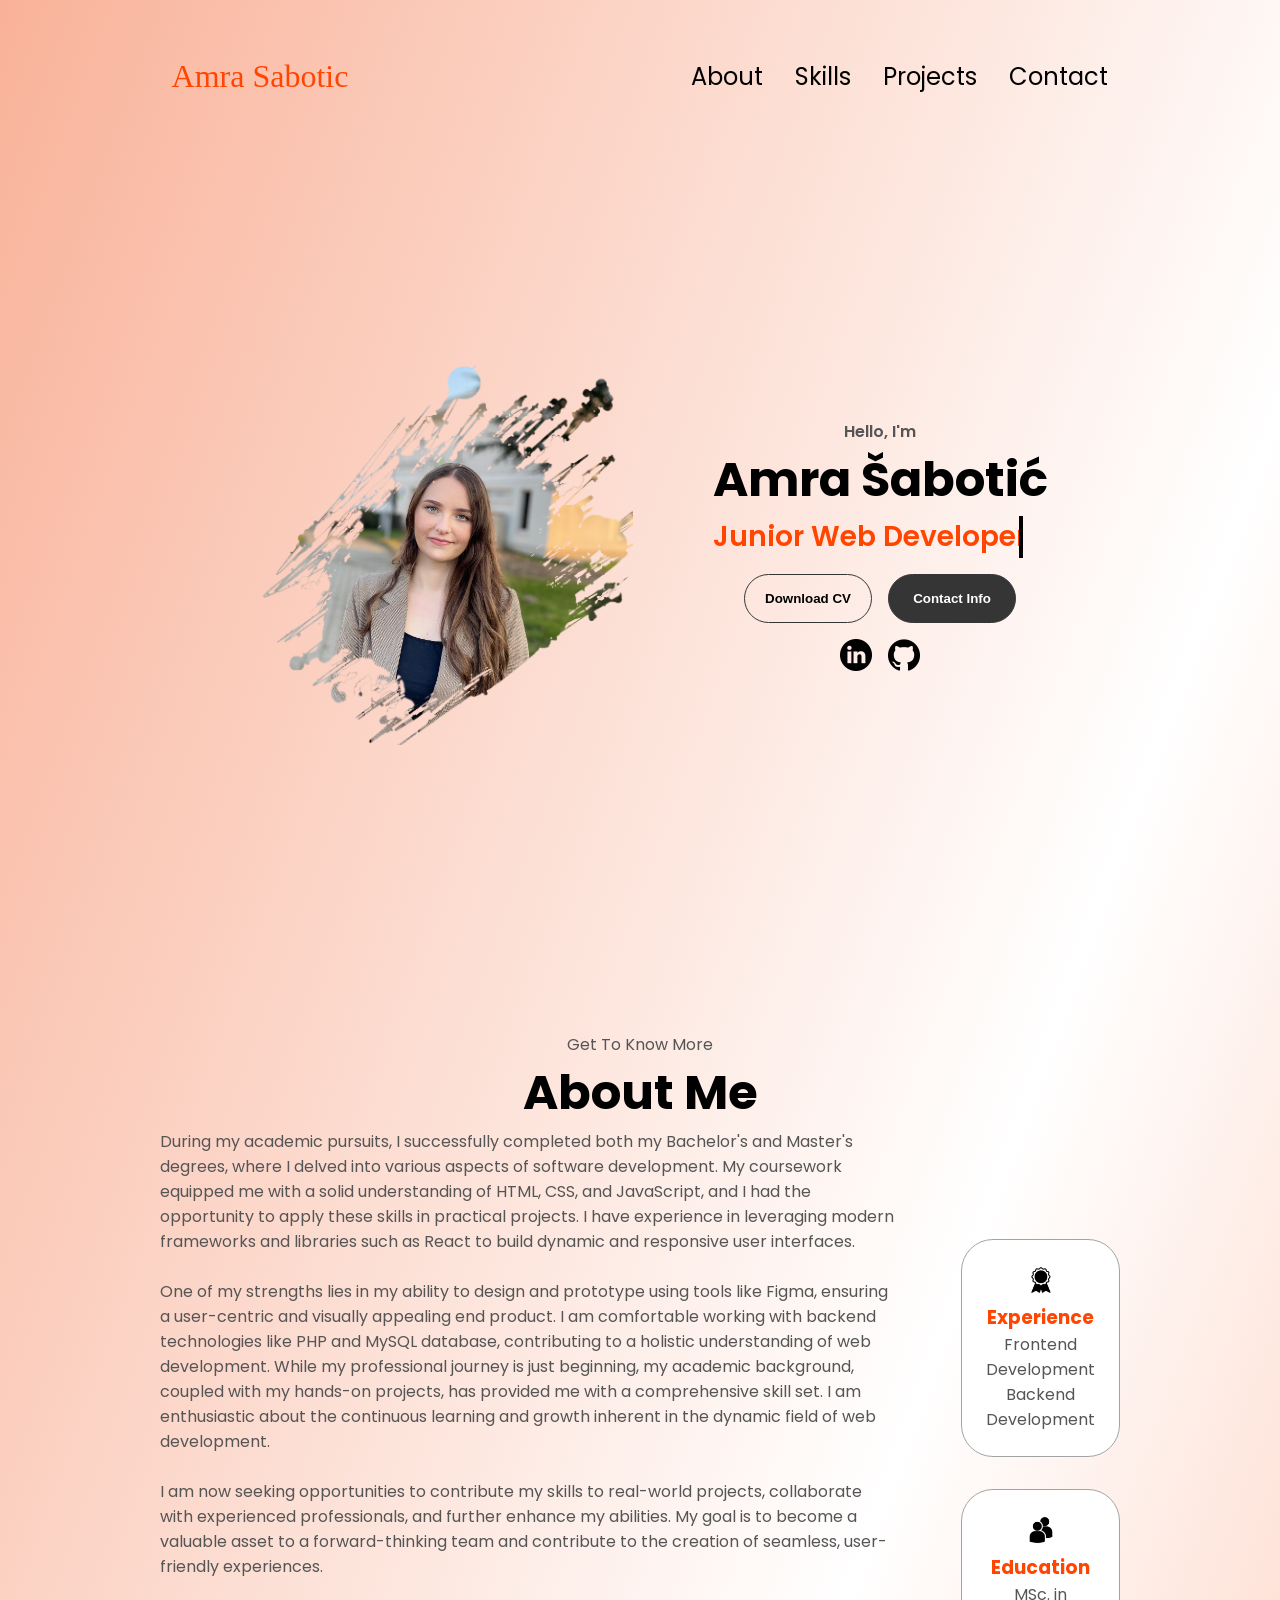
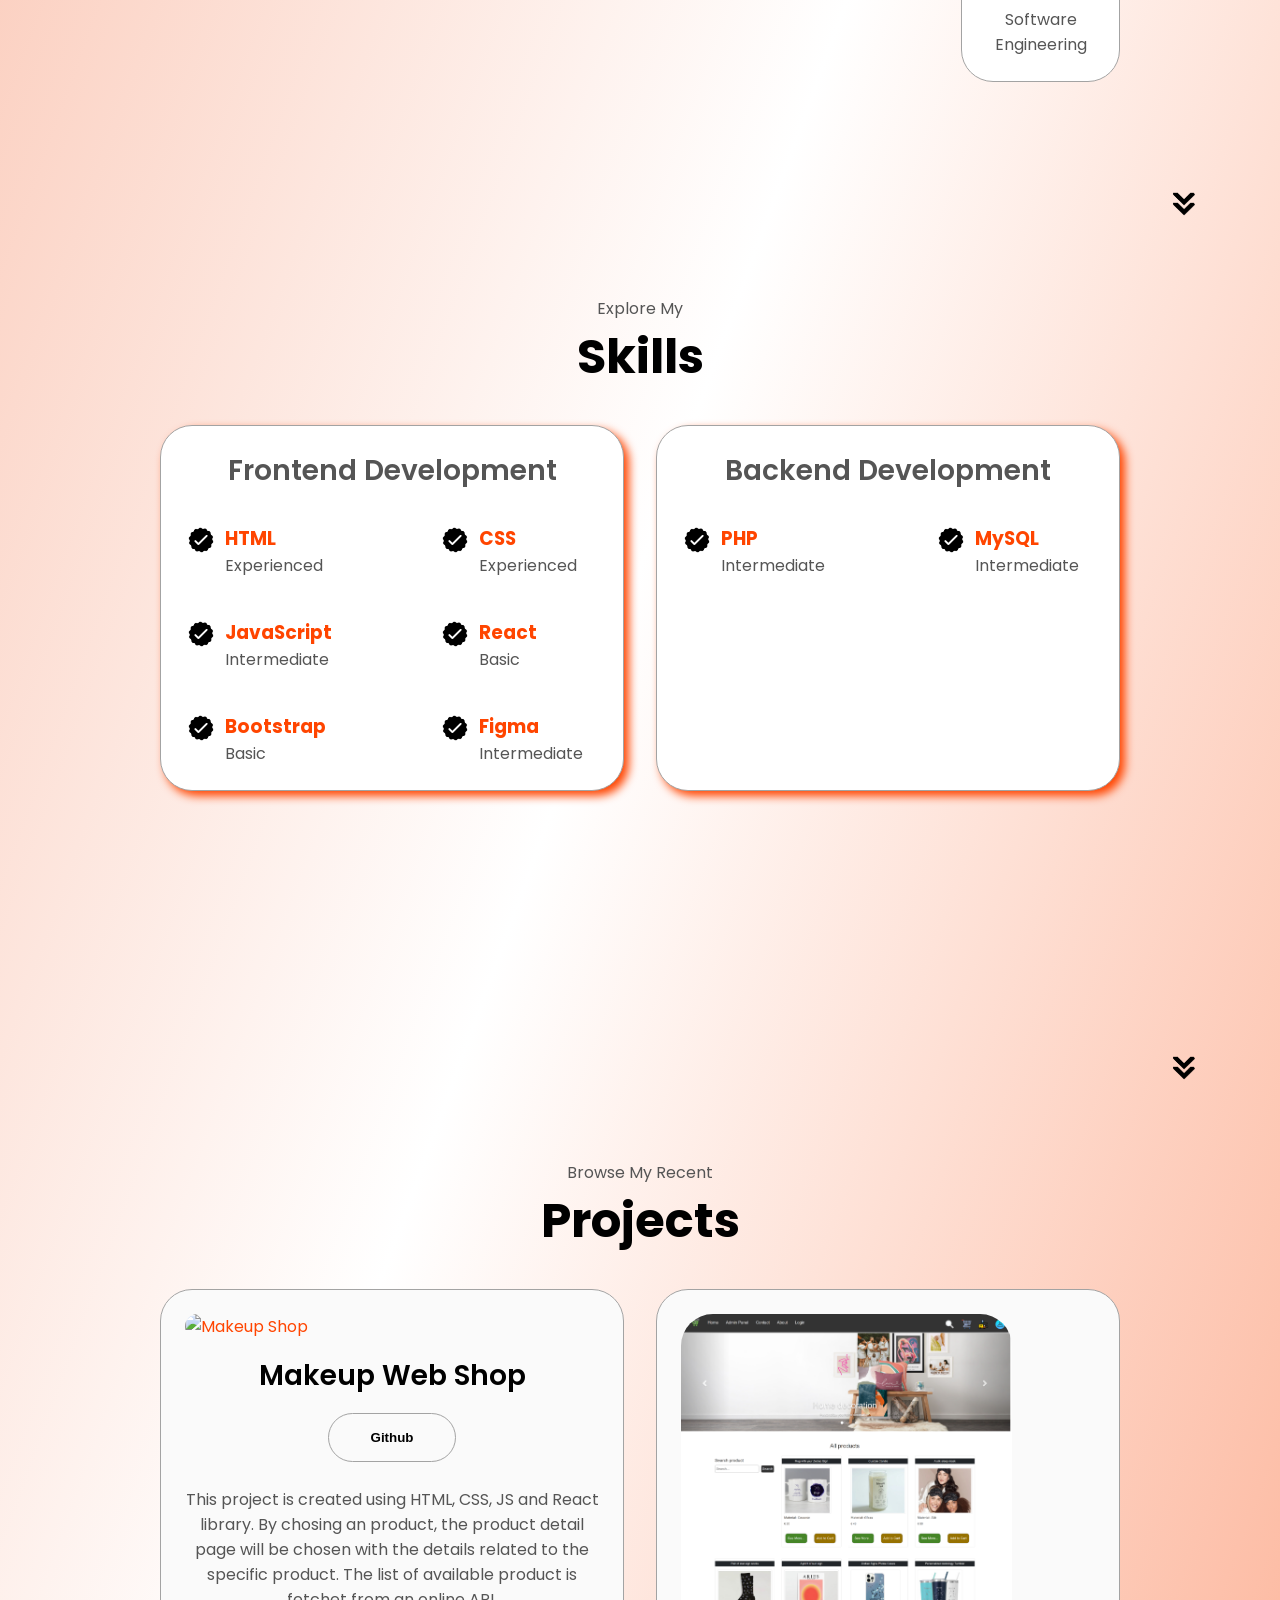
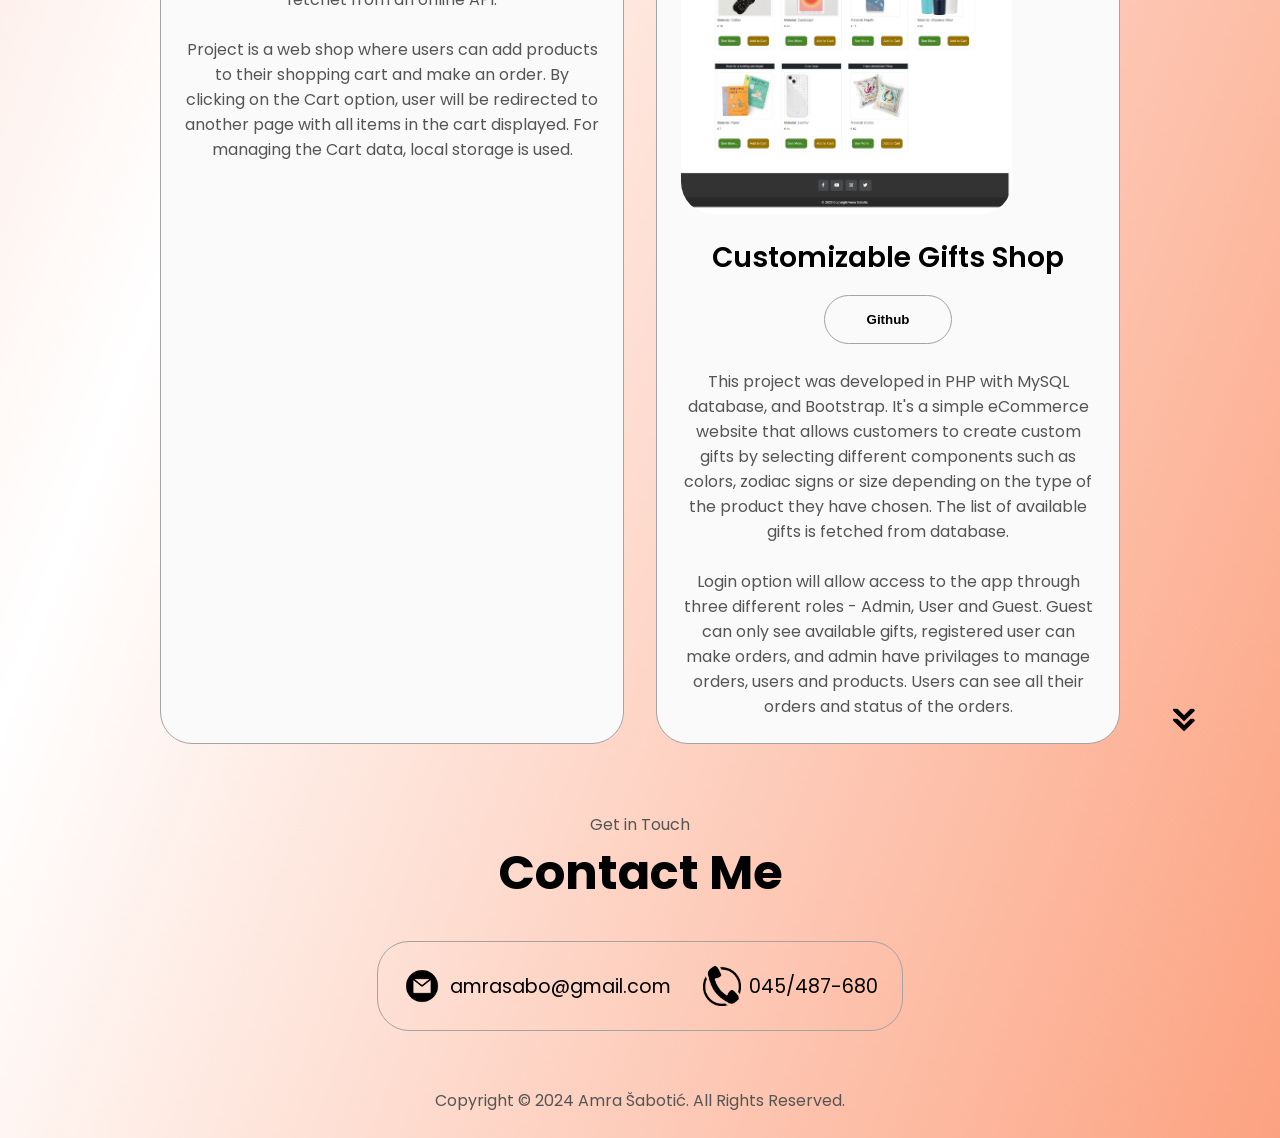
==== index.html @ 593ea26a "profile image update" ====
<!DOCTYPE html>
<html lang="en">
  <head>
    <meta charset="UTF-8" />
    <meta http-equiv="X-UA-Compatible" content="IE=edge" />
    <meta name="viewport" content="width=device-width, initial-scale=1.0" />
    <title>My Portfolio</title>
    <link rel="stylesheet" href="style.css" />
  </head>
  <body>
    <nav id="desktop-nav">
      <div class="logo">Amra Sabotic</div>
      <div>
        <ul class="nav-links">
          <li><a href="#about">About</a></li>
          <li><a href="#experience">Skills</a></li>
          <li><a href="#projects">Projects</a></li>
          <li><a href="#contact">Contact</a></li>
        </ul>
      </div>
    </nav>
    <nav id="hamburger-nav">
      <div class="logo">Amra Šabotić</div>
      <div class="hamburger-menu">
        <div class="hamburger-icon" onclick="toggleMenu()">
          <span></span>
          <span></span>
          <span></span>
        </div>
        <div class="menu-links">
          <li><a href="#about" onclick="toggleMenu()">About</a></li>
          <li><a href="#experience" onclick="toggleMenu()">Experience</a></li>
          <li><a href="#projects" onclick="toggleMenu()">Projects</a></li>
          <li><a href="#contact" onclick="toggleMenu()">Contact</a></li>
        </div>
      </div>
    </nav>
    <section id="profile">
      <div class="section__pic-container animation">
      </div>
      <div class="section__text">
        <p class="section__text__p1 animation">Hello, I'm</p>
        <h1 class="title animation">Amra Šabotić</h1>
        <p class="section__text__p2 skill">Junior Web Developer</p>
        <div class="btn-container animation">
          <button class="btn btn-color-2" onclick="window.open('Resume.pdf')">
            Download CV
          </button>
          <button class="btn btn-color-1" onclick="location.href='./#contact'">
            Contact Info
          </button>
        </div>
        <div id="socials-container" class="animation">
          <img
            src="imgs/linkedin.png"
            alt="My LinkedIn profile"
            class="icon"
            onclick="window.open('https://www.linkedin.com/in/amra-%C5%A1aboti%C4%87')"
          />
          <img
            src="imgs/github.png"
            alt="My Github profile"
            class="icon"
            onclick="window.open('https://github.com/amrasabotic')"
          />
        </div>
      </div>
    </section>
    <section id="about">
      <p class="section__text__p1">Get To Know More</p>
      <h1 class="title">About Me</h1>
      <div class="section-container">
        <!-- <div class="section__pic-container">
          <img src="imgs/amra-2.jpg" alt="Profile picture" class="about-pic" />
        </div> -->
        <div class="text-container">
          <p>
            During my academic pursuits, I successfully completed both my
            Bachelor's and Master's degrees, where I delved into various aspects
            of software development. My coursework equipped me with a solid
            understanding of HTML, CSS, and JavaScript, and I had the
            opportunity to apply these skills in practical projects. I have
            experience in leveraging modern frameworks and libraries such as
            React to build dynamic and responsive user interfaces.
          </p>
          <br />
          <p>
            One of my strengths lies in my ability to design and prototype using
            tools like Figma, ensuring a user-centric and visually appealing end
            product. I am comfortable working with backend technologies like PHP
            and MySQL database, contributing to a holistic understanding of web
            development. While my professional journey is just beginning, my
            academic background, coupled with my hands-on projects, has provided
            me with a comprehensive skill set. I am enthusiastic about the
            continuous learning and growth inherent in the dynamic field of web
            development.
          </p>
          <br />
          <p>
            I am now seeking opportunities to contribute my skills to real-world
            projects, collaborate with experienced professionals, and further
            enhance my abilities. My goal is to become a valuable asset to a
            forward-thinking team and contribute to the creation of seamless,
            user-friendly experiences.
          </p>
        </div>
        <div class="about-details-container">
          <div class="about-containers">
            <div class="details-container">
              <img
                src="imgs/experience.png"
                alt="Experience icon"
                class="icon"
              />
              <h3>Experience</h3>
              <p>Frontend Development <br />Backend Development</p>
            </div>
            <div class="details-container">
              <img src="imgs/education.png" alt="Education icon" class="icon" />
              <h3>Education</h3>
              <p>MSc. in Software Engineering</p>
            </div>
          </div>
        </div>
      </div>
      <img
        src="imgs/arrow.png"
        alt="Arrow icon"
        class="icon arrow"
        onclick="location.href='./#experience'"
      />
    </section>
    <section id="experience">
      <p class="section__text__p1">Explore My</p>
      <h1 class="title">Skills</h1>
      <div class="experience-details-container">
        <div class="about-containers">
          <div class="details-container">
            <h2 class="experience-sub-title">Frontend Development</h2>
            <div class="article-container">
              <article>
                <img
                  src="imgs/checkmark.png"
                  alt="Experience icon"
                  class="icon"
                />
                <div>
                  <h3>HTML</h3>
                  <p>Experienced</p>
                </div>
              </article>
              <article>
                <img
                  src="imgs/checkmark.png"
                  alt="Experience icon"
                  class="icon"
                />
                <div>
                  <h3>CSS</h3>
                  <p>Experienced</p>
                </div>
              </article>
              <article>
                <img
                  src="imgs/checkmark.png"
                  alt="Experience icon"
                  class="icon"
                />
                <div>
                  <h3>JavaScript</h3>
                  <p>Intermediate</p>
                </div>
              </article>
              <article>
                <img
                  src="imgs/checkmark.png"
                  alt="Experience icon"
                  class="icon"
                />
                <div>
                  <h3>React</h3>
                  <p>Basic</p>
                </div>
              </article>
              <article>
                <img
                  src="imgs/checkmark.png"
                  alt="Experience icon"
                  class="icon"
                />
                <div>
                  <h3>Bootstrap</h3>
                  <p>Basic</p>
                </div>
              </article>
              <article>
                <img
                  src="imgs/checkmark.png"
                  alt="Experience icon"
                  class="icon"
                />
                <div>
                  <h3>Figma</h3>
                  <p>Intermediate</p>
                </div>
              </article>
            </div>
          </div>
          <div class="details-container">
            <h2 class="experience-sub-title">Backend Development</h2>
            <div class="article-container">
              <article>
                <img
                  src="imgs/checkmark.png"
                  alt="Experience icon"
                  class="icon"
                />
                <div>
                  <h3>PHP</h3>
                  <p>Intermediate</p>
                </div>
              </article>
              <article>
                <img
                  src="imgs/checkmark.png"
                  alt="Experience icon"
                  class="icon"
                />
                <div>
                  <h3>MySQL</h3>
                  <p>Intermediate</p>
                </div>
              </article>
            </div>
          </div>
        </div>
      </div>
      <img
        src="imgs/arrow.png"
        alt="Arrow icon"
        class="icon arrow"
        onclick="location.href='./#projects'"
      />
    </section>
    <section id="projects">
      <p class="section__text__p1">Browse My Recent</p>
      <h1 class="title">Projects</h1>
      <div class="experience-details-container">
        <div class="about-containers">
          <div class="details-container color-container">
            <div class="article-container">
              <a
                href="imgs/react.png"
                target="_blank"
                style="text-decoration: none; color: orangered"
              >
                <img
                  src="imgs/react.png"
                  alt="Makeup Shop"
                  class="project-img"
                />
              </a>
            </div>
            <h2 class="experience-sub-title project-title">Makeup Web Shop</h2>
            <div class="btn-container">
              <button
                class="btn btn-color-2 project-btn"
                onclick="window.open('https://github.com/amrasabotic/online-shop')"
              >
                Github
              </button>
            </div>
            <br />
            <div class="project-details">
              <p>
                This project is created using HTML, CSS, JS and React library.
                By chosing an product, the product detail page will be chosen
                with the details related to the specific product. The list of
                available product is fetchet from an online API.
                <br /><br />
                Project is a web shop where users can add products to their
                shopping cart and make an order. By clicking on the Cart option,
                user will be redirected to another page with all items in the
                cart displayed. For managing the Cart data, local storage is
                used.
              </p>
            </div>
          </div>
          <div class="details-container color-container">
            <div class="article-container project-art">
              <a
                href="imgs/php-app.png"
                target="_blank"
                style="text-decoration: none; color: orangered"
              >
                <img
                  src="imgs/php-app.png"
                  alt="Gift Shop"
                  class="project-img"
                />
              </a>
            </div>
            <h2 class="experience-sub-title project-title">
              Customizable Gifts Shop
            </h2>
            <div class="btn-container">
              <button
                class="btn btn-color-2 project-btn"
                onclick="window.open('https://github.com/amrasabotic/shop')"
              >
                Github
              </button>
            </div>
            <br />
            <div class="product-details">
              <p>
                This project was developed in PHP with MySQL database, and
                Bootstrap. It's a simple eCommerce website that allows customers
                to create custom gifts by selecting different components such as
                colors, zodiac signs or size depending on the type of the
                product they have chosen. The list of available gifts is fetched
                from database.
                <br /><br />
                Login option will allow access to the app through three
                different roles - Admin, User and Guest. Guest can only see
                available gifts, registered user can make orders, and admin have
                privilages to manage orders, users and products. Users can see
                all their orders and status of the orders.
              </p>
            </div>
          </div>
        </div>
      </div>
      <img
        src="imgs/arrow.png"
        alt="Arrow icon"
        class="icon arrow"
        onclick="location.href='./#contact'"
      />
    </section>
    <section id="contact">
      <p class="section__text__p1">Get in Touch</p>
      <h1 class="title">Contact Me</h1>
      <div class="contact-info-upper-container">
        <div class="contact-info-container">
          <img
            src="imgs/email.png"
            alt="Email icon"
            class="icon contact-icon email-icon"
          />
          <p><a href="mailto:amrasabo@gmail.com">amrasabo@gmail.com</a></p>
        </div>
        <div class="contact-info-container">
          <img
            src="imgs/phone.png"
            alt="Phone"
            class="icon contact-icon email-icon"
          />
          <p><a>045/487-680</a></p>
        </div>
      </div>
    </section>
    <footer>
      <p>Copyright &#169; 2024 Amra Šabotić. All Rights Reserved.</p>
    </footer>
    <script src="script.js"></script>
  </body>
</html>
---- style.css ----
/* GENERAL */

@import url("https://fonts.googleapis.com/css2?family=Poppins:wght@300;400;500;600&display=swap");

* {
  margin: 0;
  padding: 0;
}

body {
  font-family: "Poppins", sans-serif;
  background: linear-gradient(
    110deg,
    rgb(249, 178, 153),
    white,
    rgb(252, 162, 129)
  );
}

html {
  scroll-behavior: smooth;
}

p {
  color: rgb(85, 85, 85);
}

/* TRANSITION */

a,
.btn {
  transition: all 300ms ease;
}

/* DESKTOP NAV */

nav,
.nav-links {
  display: flex;
}

nav {
  justify-content: space-around;
  align-items: center;
  height: 17vh;
}

.nav-links {
  gap: 2rem;
  list-style: none;
  font-size: 1.5rem;
}

a {
  color: black;
  text-decoration: none;
  text-decoration-color: white;
}

a:hover {
  color: grey;
  text-decoration: underline;
  text-underline-offset: 1rem;
  text-decoration-color: orangered;
}

.logo {
  font-size: 2rem;
  color: orangered;
  font-family: Brush Script MT;
}

.logo:hover {
  cursor: default;
}

/* HAMBURGER MENU */

#hamburger-nav {
  display: none;
}

.hamburger-menu {
  position: relative;
  display: inline-block;
  z-index: 1;
}

.hamburger-icon {
  display: flex;
  flex-direction: column;
  justify-content: space-between;
  height: 24px;
  width: 30px;
  cursor: pointer;
}

.hamburger-icon span {
  width: 100%;
  height: 2px;
  background-color: black;
  transition: all 0.3 ease-in-out;
}

.menu-links {
  position: absolute;
  top: 100%;
  right: 0;
  background-color: white;
  width: fit-content;
  max-height: 0;
  overflow: hidden;
  transition: all 0.3 ease-in-out;
}

.menu-links a {
  display: block;
  padding: 10px;
  text-align: left;
  font-size: 1.5rem;
  color: black;
  text-decoration: none;
  transition: all 0.3 ease-in-out;
}

.menu-links li {
  list-style: none;
}

.menu-links.open {
  max-height: 300px;
}

.hamburger-icon.open span:first-child {
  transform: rotate(45deg) translate(10px, 5px);
}

.hamburger-icon.open span:nth-child(2) {
  opacity: 0;
}

.hamburger-icon.open span:last-child {
  transform: rotate(-45deg) translate(10px, -5px);
}

.hamburger-icon span:first-child {
  transform: none;
}

.hamburger-icon span:first-child {
  opacity: 1;
}

.hamburger-icon span:first-child {
  transform: none;
}

/* SECTIONS */

section {
  padding-top: 4vh;
  height: 96vh;
  margin: 0 10rem;
  box-sizing: border-box;
  min-height: fit-content;
}

.section-container {
  display: flex;
}

/* PROFILE SECTION */

#profile {
  display: flex;
  justify-content: center;
  gap: 5rem;
  height: 80vh;
}

.section__pic-container.animation {
  animation-delay: 1.5s;
}
.section__pic-container:hover {
  transform: scale(1.2);
  transition-duration: 3s;
}

.section__pic-container {
  width: 400px;
  height: 450px;
  background-image: url(imgs/amra-img.jpg);
  background-size: cover;
  background-position: center;
  -webkit-mask: url(imgs/spl.png);
  -webkit-mask-size: 460px;
  -webkit-mask-repeat: no-repeat;
}
.section__text {
  align-self: center;
  text-align: center;
  animation-delay: 1s;
}

.section__text p {
  font-weight: 600;
}

.section__text__p1 {
  text-align: center;
}

.section__text__p2 {
  font-size: 1.75rem;
  margin-bottom: 1rem;
}

.title {
  font-size: 3rem;
  text-align: center;
}

#socials-container {
  display: flex;
  justify-content: center;
  margin-top: 1rem;
  gap: 1rem;
}

#socials-container.animation {
  animation-duration: 2s;
}
/* ICONS */

.icon {
  cursor: pointer;
  height: 2rem;
}

.icon:hover {
  transform: scale(1.5);
  transition: 1s ease;
}

/* BUTTONS */

.btn-container {
  display: flex;
  justify-content: center;
  gap: 1rem;
}

.btn-container.animation {
  animation-delay: 1s;
}

.btn {
  font-weight: 600;
  transition: all 300ms ease;
  padding: 1rem;
  width: 8rem;
  border-radius: 2rem;
}

.btn-color-1,
.btn-color-2 {
  border: rgb(53, 53, 53) 0.1rem solid;
}

.btn-color-1:hover,
.btn-color-2:hover {
  cursor: pointer;
}

.btn-color-1,
.btn-color-2:hover {
  background: rgb(53, 53, 53);
  color: white;
}

.btn-color-1:hover {
  background: rgb(0, 0, 0);
}

.btn-color-2 {
  background: none;
}

.btn-color-2:hover {
  border: rgb(255, 255, 255) 0.1rem solid;
}

.btn-container {
  gap: 1rem;
}

/* ABOUT SECTION */

#about {
  position: relative;
}

.about-containers {
  gap: 2rem;
  margin-bottom: 2rem;
  margin-top: 2rem;
}

#about .details-container:hover {
  box-shadow: 1px 2px 10px gray;
}

.about-details-container {
  justify-content: center;
  flex-direction: column;
}

.about-containers,
.about-details-container {
  display: flex;
}

.about-pic {
  border-radius: 2rem;
}

.arrow {
  position: absolute;
  right: -5rem;
  bottom: 2.5rem;
}

.details-container {
  padding: 1.5rem;
  flex: 1;
  background: white;
  border-radius: 2rem;
  border: rgb(53, 53, 53) 0.1rem solid;
  border-color: rgb(163, 163, 163);
  text-align: center;
}

.section-container {
  gap: 4rem;
  height: 80%;
}

.section__pic-container {
  height: 400px;
  width: 400px;
  margin: auto 0;
}

/* EXPERIENCE SECTION */

#experience {
  position: relative;
}

.experience-sub-title {
  color: rgb(85, 85, 85);
  font-weight: 600;
  font-size: 1.75rem;
  margin-bottom: 2rem;
}

.experience-details-container {
  display: flex;
  justify-content: center;
  flex-direction: column;
}

#experience .details-container {
  box-shadow: 5px 5px 10px orangered;
}

.article-container {
  display: flex;
  text-align: left;
  flex-wrap: wrap;
  flex-direction: row;
  gap: 2.5rem;
  justify-content: space-between;
}

article {
  display: flex;
  flex-direction: row;
  width: 10rem;
  gap: 0.5rem;
}

article .icon {
  cursor: default;
}

/* PROJECTS SECTION */

#projects {
  position: relative;
  display: flex;
  flex-direction: column;
  justify-content: center;
  align-items: center;
}

.color-container {
  border-color: rgb(163, 163, 163);
  background: rgb(250, 250, 250);
}

.project-img {
  border-radius: 2rem;
  width: 100%;
  height: 500px;
}

.project-title {
  margin: 1rem;
  color: black;
}

.project-btn {
  color: black;
  border-color: rgb(163, 163, 163);
}

/* CONTACT */

#contact {
  display: flex;
  justify-content: center;
  flex-direction: column;
  height: 70vh;
}

.contact-info-upper-container {
  display: flex;
  justify-content: center;
  border-radius: 2rem;
  border: rgb(53, 53, 53) 0.1rem solid;
  border-color: rgb(163, 163, 163);
  background: (250, 250, 250);
  margin: 2rem auto;
  padding: 0.5rem;
}

.contact-info-container {
  display: flex;
  align-items: center;
  justify-content: center;
  gap: 0.5rem;
  margin: 1rem;
}

.contact-info-container p {
  font-size: larger;
}

.contact-icon {
  cursor: default;
}

.email-icon {
  height: 2.5rem;
}

/* FOOTER SECTION */

footer {
  /* height: 26vh; */
  margin: 25px;
}

footer p {
  text-align: center;
}

/* Media Queries */

@media screen and (max-width: 1400px) {
  #profile {
    height: 83vh;
    margin-bottom: 6rem;
  }
  .about-containers {
    flex-wrap: wrap;
  }
  #contact,
  #projects {
    height: fit-content;
  }
}

@media screen and (max-width: 1200px) {
  #desktop-nav {
    display: none;
  }
  #hamburger-nav {
    display: flex;
  }
  #experience,
  .experience-details-container {
    margin-top: 2rem;
  }
  #profile,
  .section-container {
    display: block;
  }
  .arrow {
    display: none;
  }
  section,
  .section-container {
    height: fit-content;
  }
  section {
    margin: 0 5%;
  }
  .section__pic-container {
    margin: 0 auto 2rem;
  }
  .about-containers {
    margin-top: 50px;
  }
  #about {
    padding-top: 140px;
  }
}

@media screen and (max-width: 600px) {
  #contact {
    height: 40vh;
  }
  .contact-info-upper-container {
    display: flex;
    flex-direction: column;
    align-items: flex-start;
    gap: 20px;
  }
  #profile {
    height: 83vh;
    margin-bottom: 0;
  }
  article {
    font-size: 1rem;
  }
  .about-containers,
  .contact-info-upper-container,
  .btn-container {
    flex-wrap: wrap;
  }
  #about {
    padding-top: 140px;
  }
  .contact-info-container {
    margin: 0;
  }
  .contact-info-container p,
  .nav-links li a {
    font-size: 1rem;
  }
  .experience-sub-title {
    font-size: 1.25rem;
  }
  .logo {
    font-size: 1.5rem;
  }
  .nav-links {
    flex-direction: column;
    gap: 0.5rem;
    text-align: center;
  }
  .section__pic-container {
    height: 300px;
    -webkit-mask-size: 100%;
  }
  .section__text__p2 {
    font-size: 1.25rem;
  }
  .title {
    font-size: 2rem;
  }
  .text-container {
    text-align: justify;
  }

  #projects .article-container {
    width: 400px;
  }
  footer {
    border-top: 1px solid rgb(194, 194, 194);
    padding: 0;
    margin: 40px 0 20px;
    padding-top: 10px;
  }
  .skill {
    display: inline-block;
  }
  .about-details-container {
    padding-top: 50px;
  }
}

/* Typing effect */
/* Typing  */
@keyframes cursor {
  0%,
  100% {
    border-color: black;
  }
  50% {
    border-color: transparent;
  }
}

@keyframes texts {
  0% {
    width: 0;
  }
  100% {
    width: 18.7ch;
  }
}

.skill {
  width: 18ch;
  color: orangered;
  white-space: nowrap;
  overflow: hidden;
  border-right: 4px solid black;
  animation: cursor 1s step-start infinite,
    texts 5s steps(18) alternate infinite;
}

h3 {
  color: orangered;
}

/* Animation */

.animation {
  opacity: 0;
  transform: translateY(30px);
  animation: moveup 0.5s linear forwards;
}

@keyframes moveup {
  100% {
    opacity: 1;
    transform: translateY(0px);
  }
}
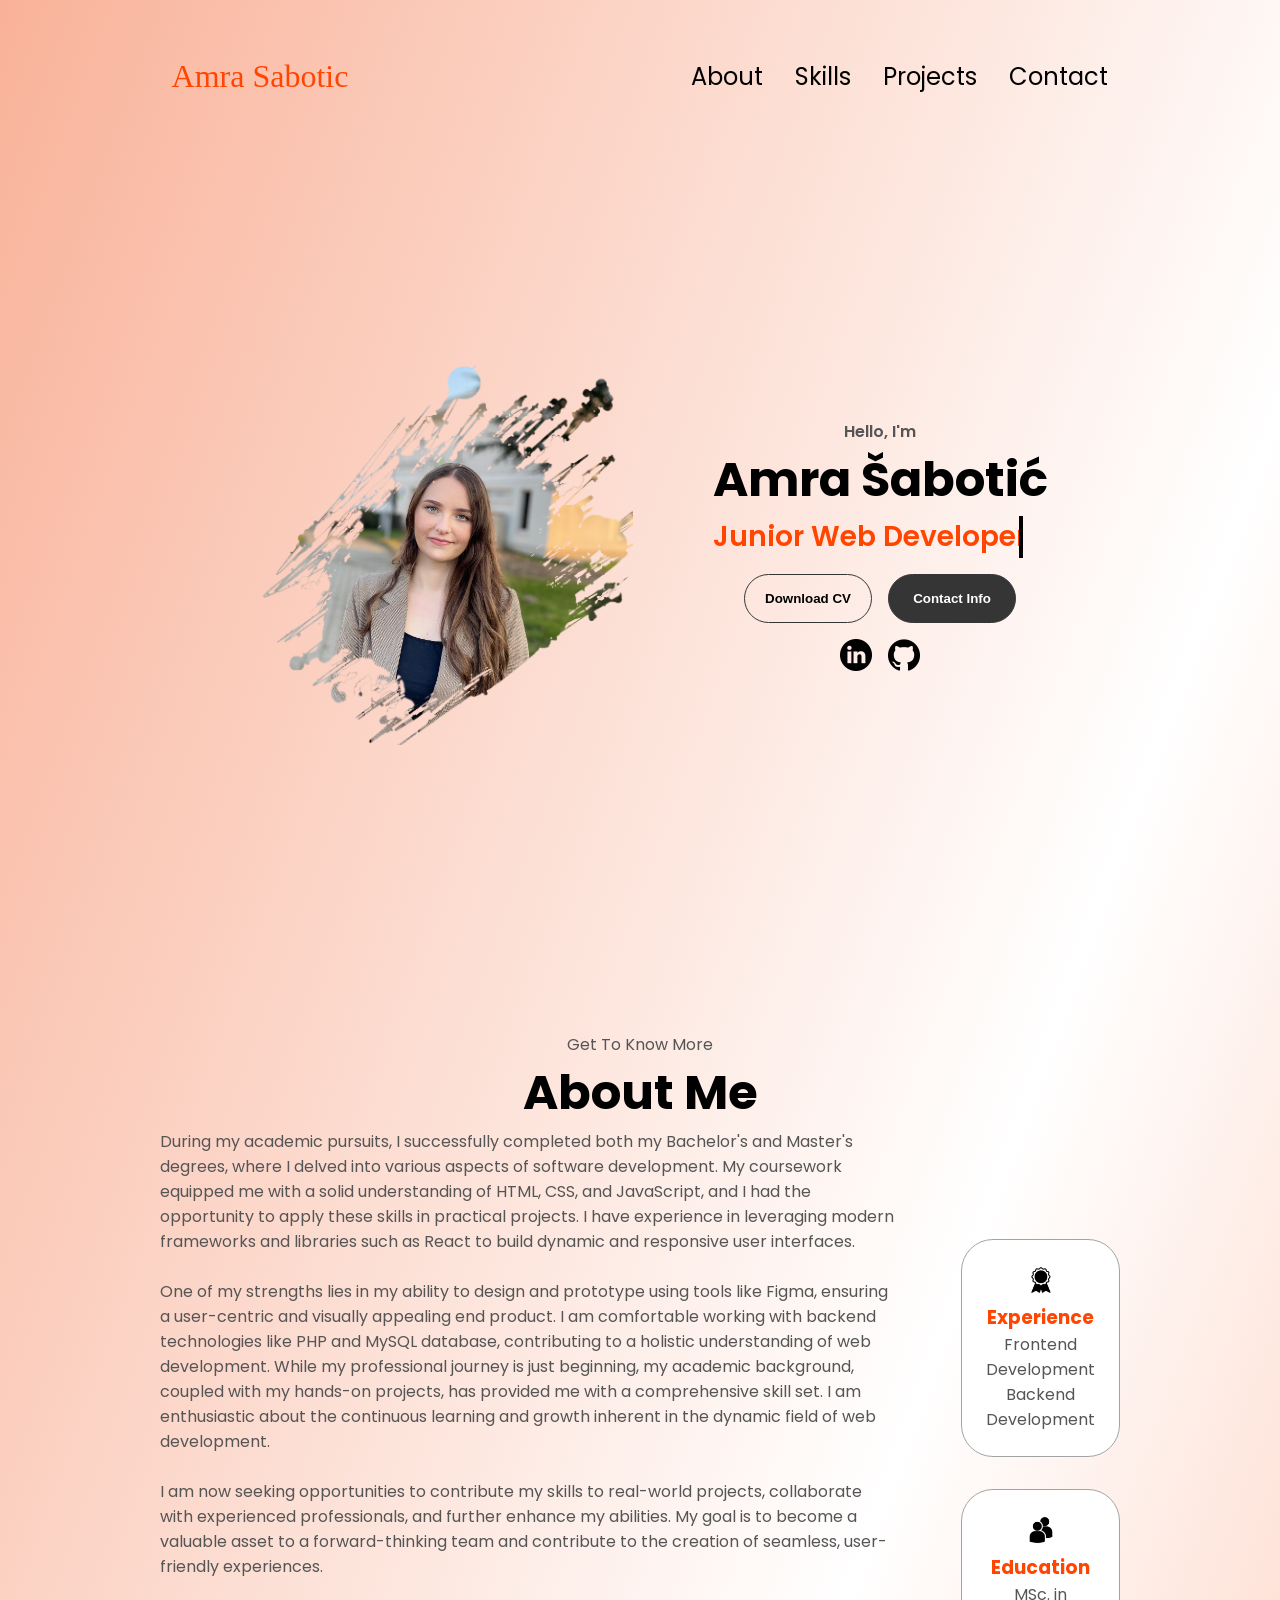
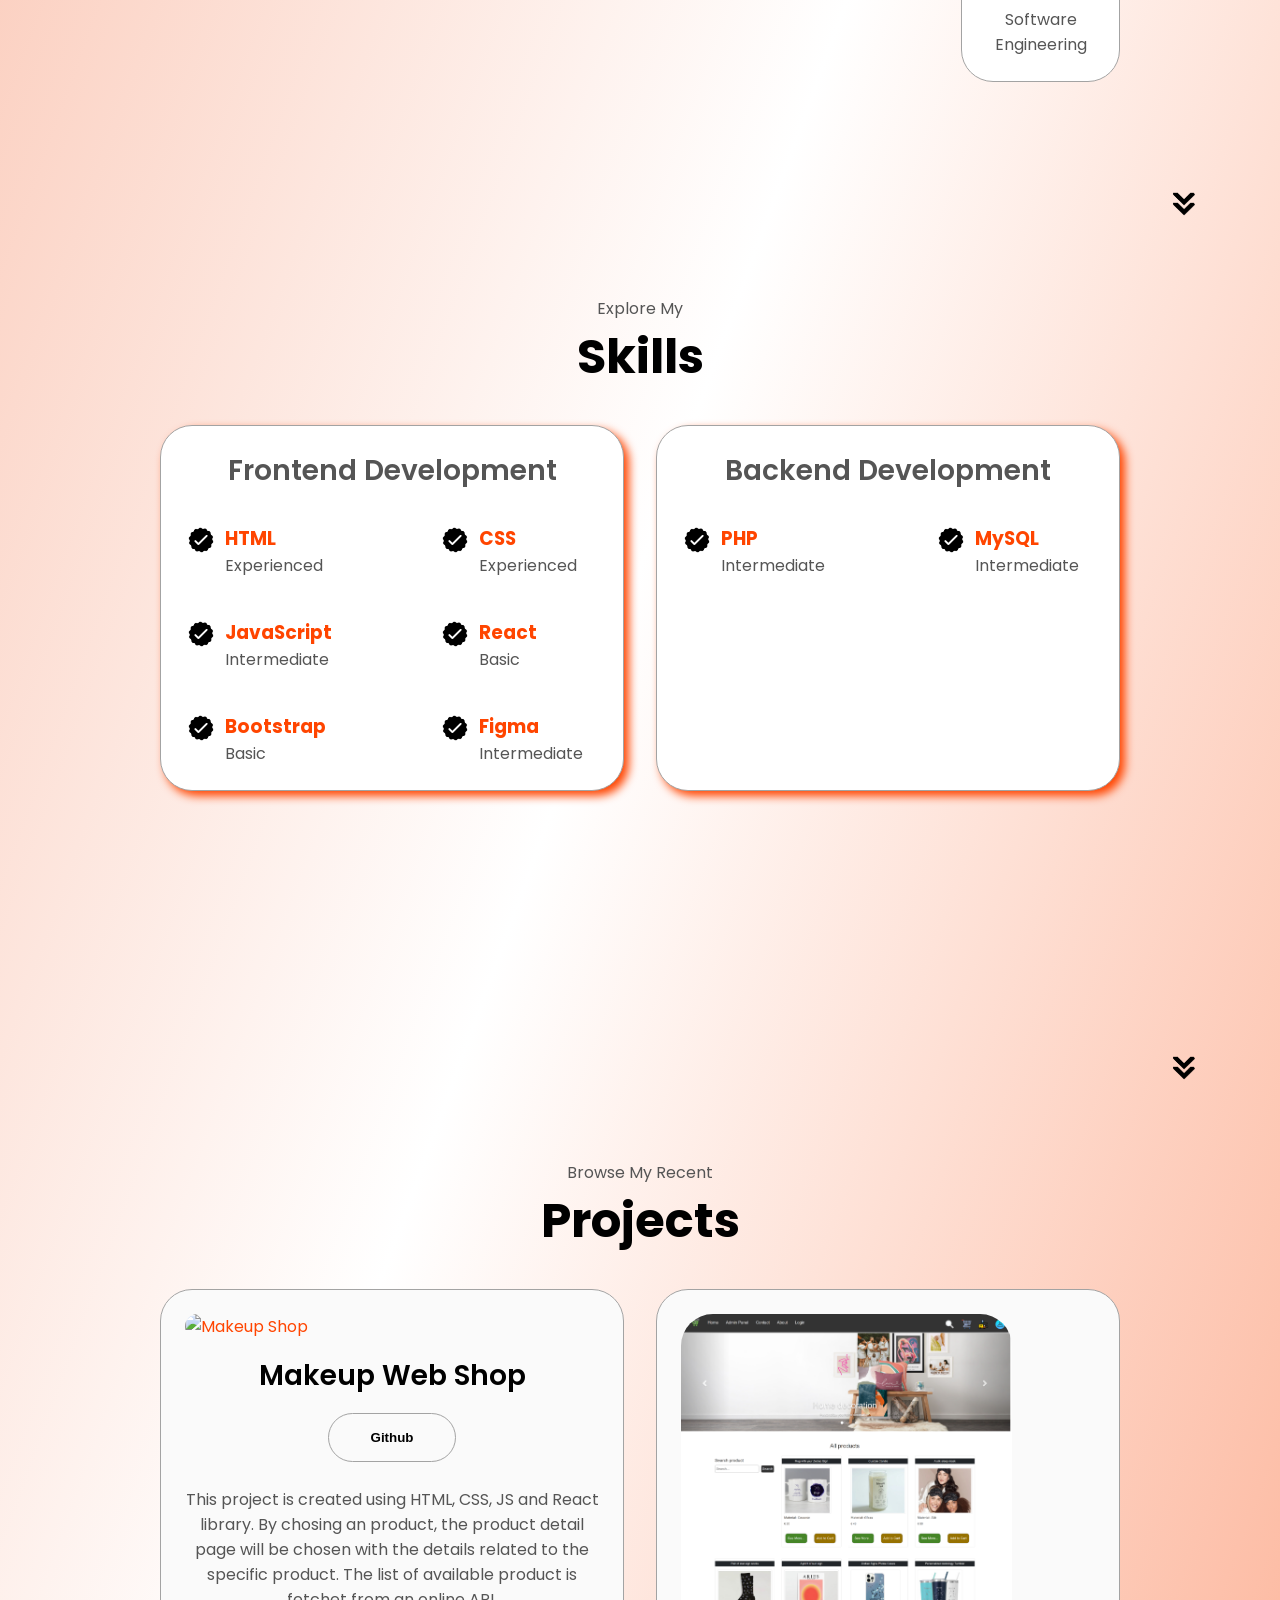
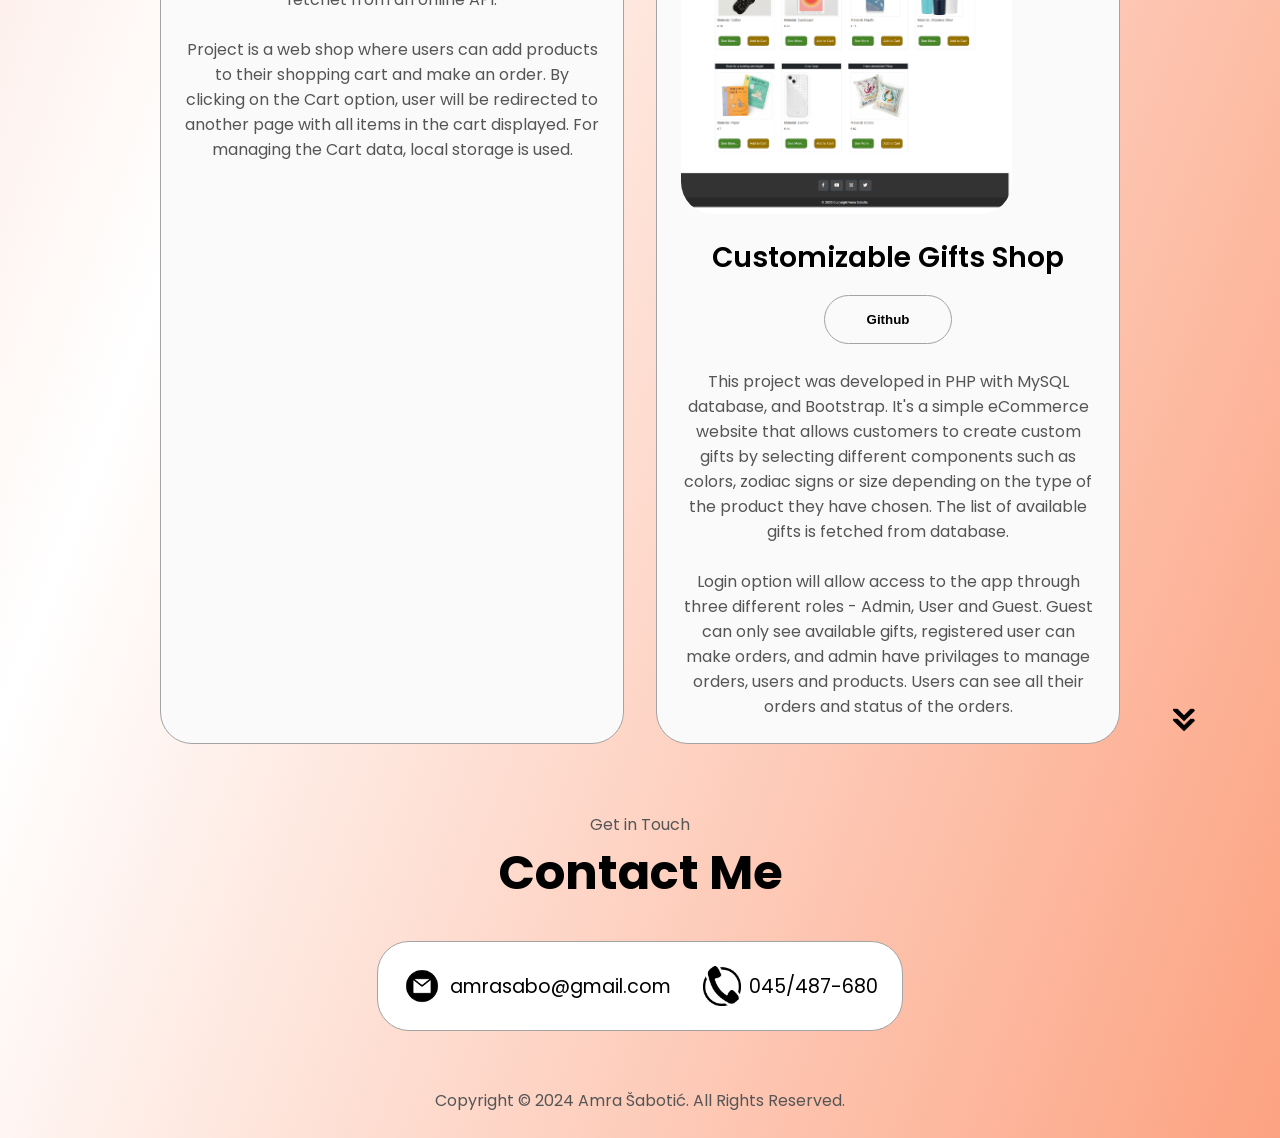
==== commit 9eec813a: "logo update" ====
--- a/index.html
+++ b/index.html
@@ -20,7 +20,7 @@
       </div>
     </nav>
     <nav id="hamburger-nav">
-      <div class="logo">Amra Šabotić</div>
+      <div class="logo">Amra Sabotic</div>
       <div class="hamburger-menu">
         <div class="hamburger-icon" onclick="toggleMenu()">
           <span></span>
@@ -36,8 +36,7 @@
       </div>
     </nav>
     <section id="profile">
-      <div class="section__pic-container animation">
-      </div>
+      <div class="section__pic-container animation"></div>
       <div class="section__text">
         <p class="section__text__p1 animation">Hello, I'm</p>
         <h1 class="title animation">Amra Šabotić</h1>
@@ -70,9 +69,6 @@
       <p class="section__text__p1">Get To Know More</p>
       <h1 class="title">About Me</h1>
       <div class="section-container">
-        <!-- <div class="section__pic-container">
-          <img src="imgs/amra-2.jpg" alt="Profile picture" class="about-pic" />
-        </div> -->
         <div class="text-container">
           <p>
             During my academic pursuits, I successfully completed both my
--- a/style.css
+++ b/style.css
@@ -440,9 +440,9 @@
   border-radius: 2rem;
   border: rgb(53, 53, 53) 0.1rem solid;
   border-color: rgb(163, 163, 163);
-  background: (250, 250, 250);
   margin: 2rem auto;
   padding: 0.5rem;
+  background-color: white;
 }
 
 .contact-info-container {
@@ -525,6 +525,9 @@
   }
   #about {
     padding-top: 140px;
+  }
+  .skill {
+    display: inline-block;
   }
 }
 
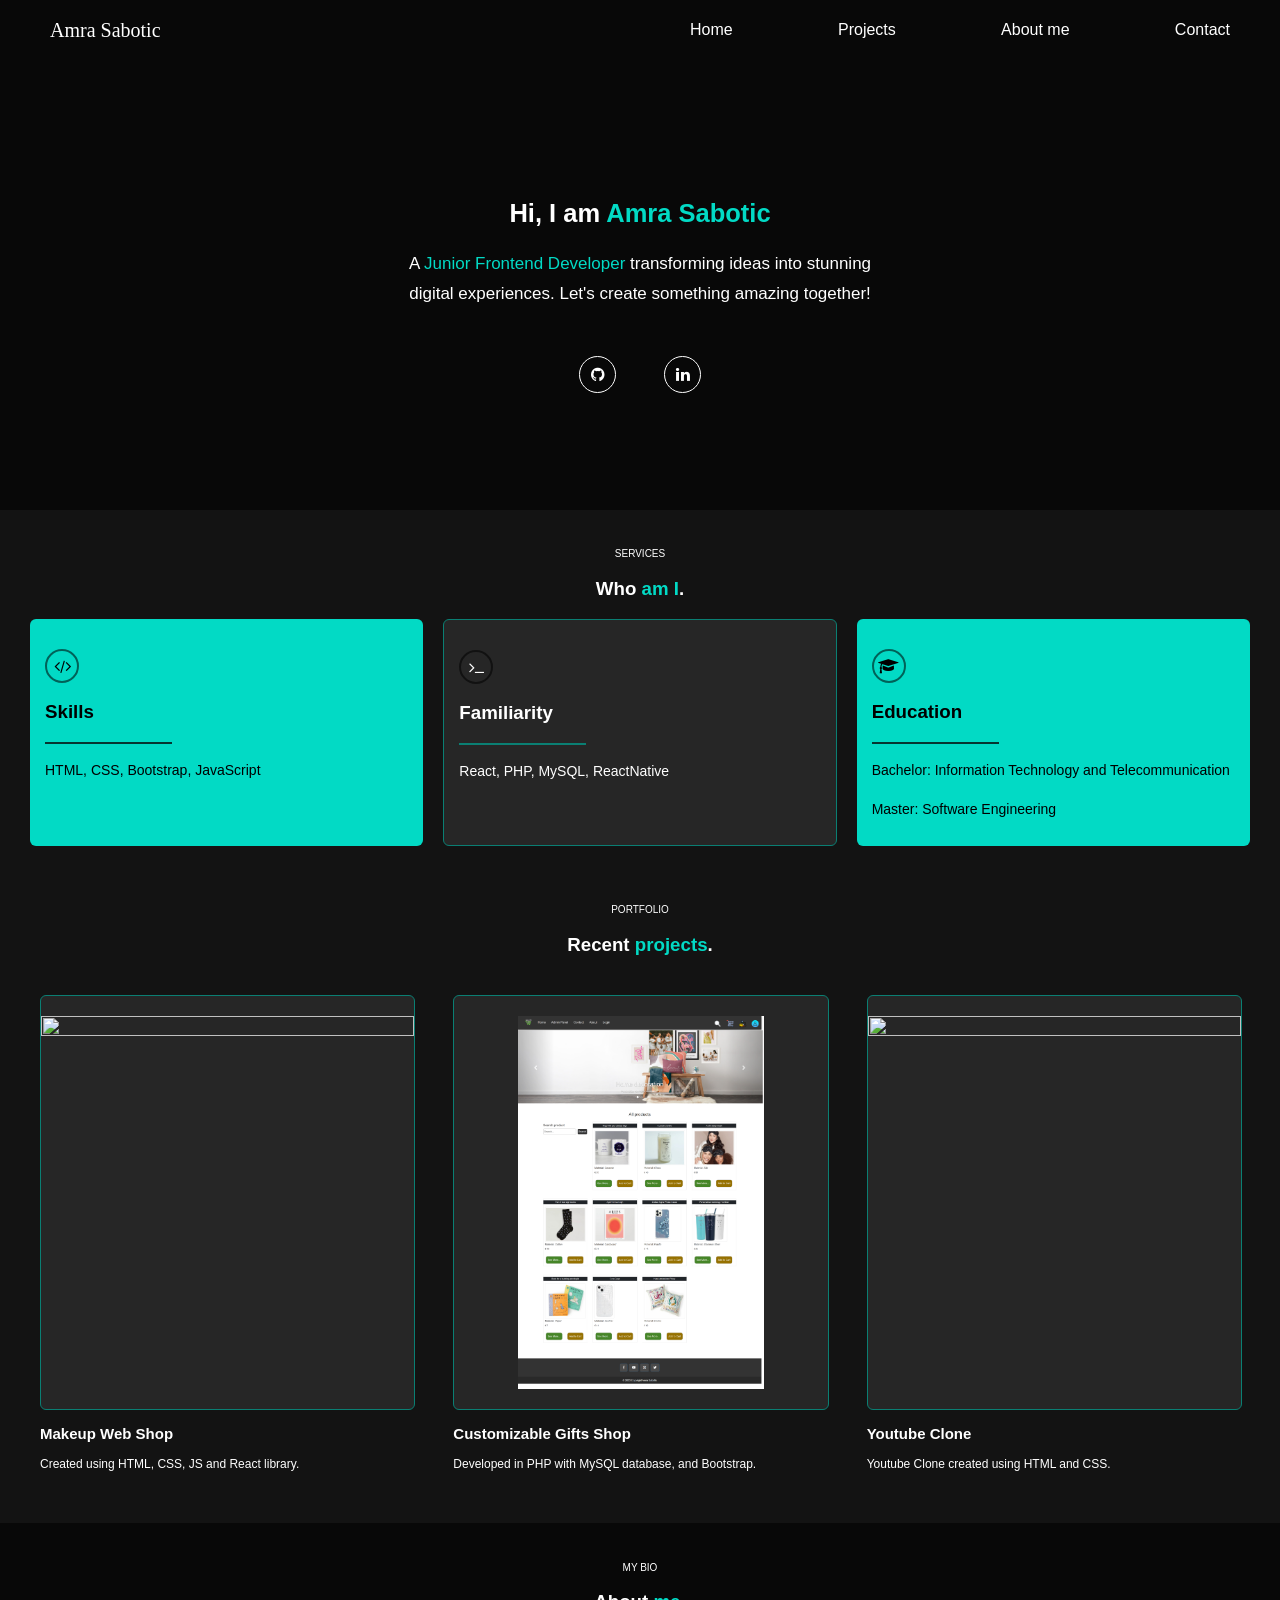
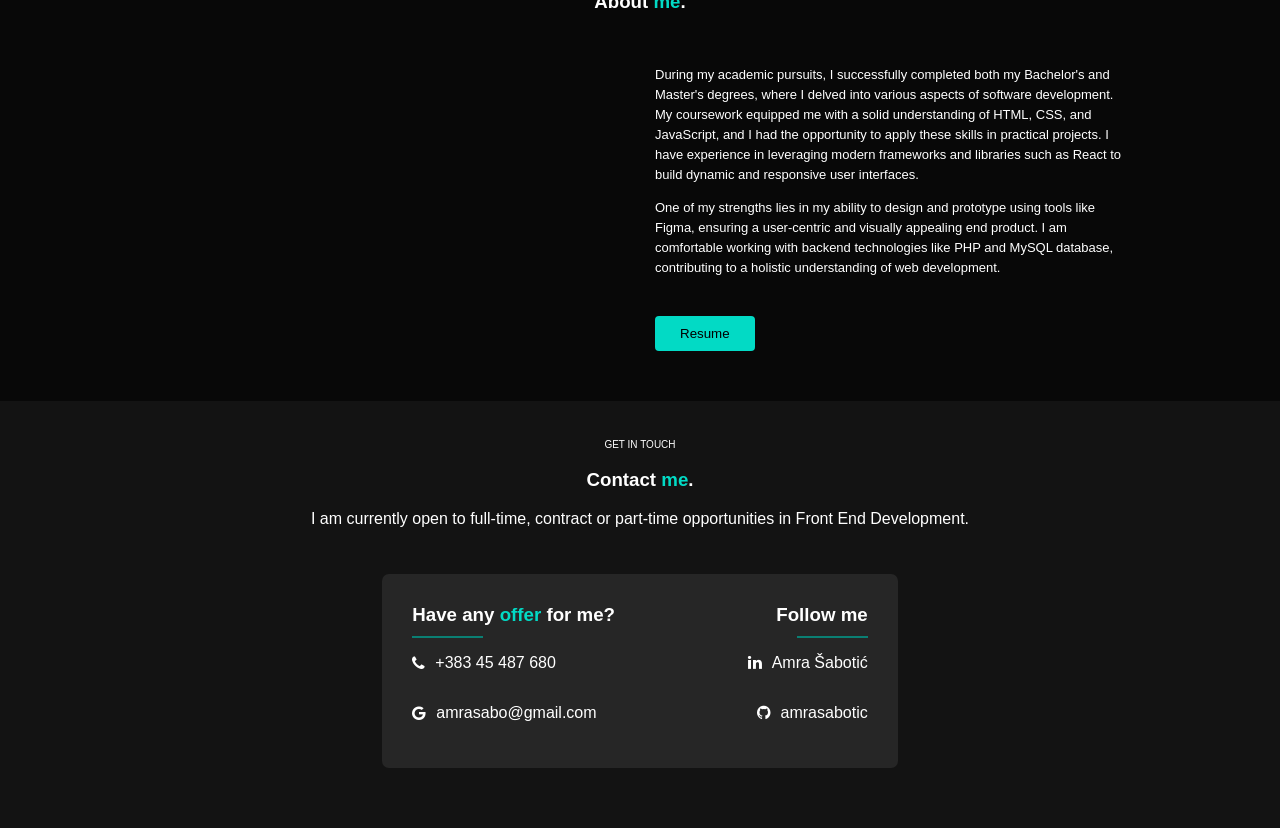
==== commit 69fd8702: "portfolio changed" ====
--- a/index.html
+++ b/index.html
@@ -4,361 +4,207 @@
     <meta charset="UTF-8" />
     <meta http-equiv="X-UA-Compatible" content="IE=edge" />
     <meta name="viewport" content="width=device-width, initial-scale=1.0" />
-    <title>My Portfolio</title>
     <link rel="stylesheet" href="style.css" />
+    <link
+      rel="stylesheet"
+      href="https://cdnjs.cloudflare.com/ajax/libs/font-awesome/4.7.0/css/font-awesome.min.css"
+    />
+    <title>Amra Sabotic</title>
   </head>
   <body>
-    <nav id="desktop-nav">
+    <header>
       <div class="logo">Amra Sabotic</div>
-      <div>
-        <ul class="nav-links">
-          <li><a href="#about">About</a></li>
-          <li><a href="#experience">Skills</a></li>
-          <li><a href="#projects">Projects</a></li>
-          <li><a href="#contact">Contact</a></li>
-        </ul>
+      <nav>
+        <a href="#home">Home</a>
+        <a href="#projects">Projects</a>
+        <a href="#about-me">About me</a>
+        <a href="#contact-me">Contact</a>
+      </nav>
+      <div class="hamburger-menu"  onclick="dropdown()">
+        <i class="fa fa-bars"></i>
       </div>
-    </nav>
-    <nav id="hamburger-nav">
-      <div class="logo">Amra Sabotic</div>
-      <div class="hamburger-menu">
-        <div class="hamburger-icon" onclick="toggleMenu()">
-          <span></span>
-          <span></span>
-          <span></span>
-        </div>
-        <div class="menu-links">
-          <li><a href="#about" onclick="toggleMenu()">About</a></li>
-          <li><a href="#experience" onclick="toggleMenu()">Experience</a></li>
-          <li><a href="#projects" onclick="toggleMenu()">Projects</a></li>
-          <li><a href="#contact" onclick="toggleMenu()">Contact</a></li>
-        </div>
+    </header>
+    <main>
+      <div class="dropdown-menu" id="hamburger-menu">
+        <a href="#home" onclick="dropdown()">Home</a>
+        <a href="#projects" onclick="dropdown()">Projects</a>
+        <a href="#about-me" onclick="dropdown()">About me</a>
+        <a href="#contact-me" onclick="dropdown()">Contact</a>
       </div>
-    </nav>
-    <section id="profile">
-      <div class="section__pic-container animation"></div>
-      <div class="section__text">
-        <p class="section__text__p1 animation">Hello, I'm</p>
-        <h1 class="title animation">Amra Šabotić</h1>
-        <p class="section__text__p2 skill">Junior Web Developer</p>
-        <div class="btn-container animation">
-          <button class="btn btn-color-2" onclick="window.open('Resume.pdf')">
-            Download CV
-          </button>
-          <button class="btn btn-color-1" onclick="location.href='./#contact'">
-            Contact Info
-          </button>
-        </div>
-        <div id="socials-container" class="animation">
-          <img
-            src="imgs/linkedin.png"
-            alt="My LinkedIn profile"
-            class="icon"
-            onclick="window.open('https://www.linkedin.com/in/amra-%C5%A1aboti%C4%87')"
-          />
-          <img
-            src="imgs/github.png"
-            alt="My Github profile"
-            class="icon"
-            onclick="window.open('https://github.com/amrasabotic')"
-          />
-        </div>
-      </div>
-    </section>
-    <section id="about">
-      <p class="section__text__p1">Get To Know More</p>
-      <h1 class="title">About Me</h1>
-      <div class="section-container">
-        <div class="text-container">
+      <section class="welcome-section" id="home">
+        <div class="welcome-text">
+          <h1>Hi, I am <span>Amra Sabotic</span></h1>
           <p>
-            During my academic pursuits, I successfully completed both my
-            Bachelor's and Master's degrees, where I delved into various aspects
-            of software development. My coursework equipped me with a solid
-            understanding of HTML, CSS, and JavaScript, and I had the
-            opportunity to apply these skills in practical projects. I have
-            experience in leveraging modern frameworks and libraries such as
-            React to build dynamic and responsive user interfaces.
+            A <span>Junior Frontend Developer</span> transforming ideas into
+            stunning digital experiences. Let's create something amazing
+            together!
           </p>
-          <br />
+        </div>
+        <div class="social-media">
+          <div class="social-icon">
+            <a href="https://github.com/amrasabotic" target="_blank"
+              ><i class="fa fa-github"></i
+            ></a>
+          </div>
+          <div class="social-icon">
+            <a href="https://www.linkedin.com/in/amra-%C5%A1aboti%C4%87"
+              ><i class="fa fa-linkedin"></i
+            ></a>
+          </div>
+        </div>
+      </section>
+      <section class="services" id="services">
+        <div class="services-title">
+          <h2>Services</h2>
+          <h3>Who <span>am I</span>.</h3>
+        </div>
+        <div class="services-content">
+          <div class="service-item">
+            <div class="service-icon"><i class="fa fa-code"></i></div>
+            <h3>Skills</h3>
+            <div class="line"></div>
+            <p>HTML, CSS, Bootstrap, JavaScript</p>
+          </div>
+          <div class="service-item black">
+            <div class="service-icon"><i class="fa fa-terminal"></i></div>
+            <h3>Familiarity</h3>
+            <div class="line"></div>
+
+            <p>React, PHP, MySQL, ReactNative</p>
+          </div>
+          <div class="service-item">
+            <div class="service-icon"><i class="fa fa-graduation-cap"></i></div>
+            <h3>Education</h3>
+            <div class="line"></div>
+            <p>Bachelor: Information Technology and Telecommunication</p>
+            <p>Master: Software Engineering</p>
+          </div>
+        </div>
+      </section>
+      <section class="projects" id="projects">
+        <div class="projects-title">
+          <h2>Portfolio</h2>
+          <h3>Recent <span> projects</span>.</h3>
+        </div>
+        <div class="projects-content">
+          <div class="projects-item">
+            <div class="project-image">
+              <img src="imgs/react.png" alt="" />
+            </div>
+            <div class="project-description">
+              <h3>Makeup Web Shop</h3>
+              <p>Created using HTML, CSS, JS and React library.</p>
+            </div>
+          </div>
+          <div class="projects-item">
+            <div class="project-image">
+              <img src="imgs/php-app.png" alt="" />
+            </div>
+            <div class="project-description">
+              <h3>Customizable Gifts Shop</h3>
+              <p>Developed in PHP with MySQL database, and Bootstrap.</p>
+            </div>
+          </div>
+          <div class="projects-item">
+            <div class="project-image">
+              <img src="imgs/react.png" alt="" />
+            </div>
+            <div class="project-description">
+              <h3>Youtube Clone</h3>
+              <p>Youtube Clone created using HTML and CSS.</p>
+            </div>
+          </div>
+        </div>
+      </section>
+      <section class="about-me-section" id="about-me">
+        <div class="about-me-title">
+          <h2>My bio</h2>
+          <h3>About <span> me</span>.</h3>
+        </div>
+        <div class="about-me-content">
+          <div class="my-image">
+            <div class="img">
+              <img src="imgs/3.JPG" alt="" />
+            </div>
+          </div>
+          <div class="about-me-description">
+            <p>
+              During my academic pursuits, I successfully completed both my
+              Bachelor's and Master's degrees, where I delved into various
+              aspects of software development. My coursework equipped me with a
+              solid understanding of HTML, CSS, and JavaScript, and I had the
+              opportunity to apply these skills in practical projects. I have
+              experience in leveraging modern frameworks and libraries such as
+              React to build dynamic and responsive user interfaces.
+            </p>
+            <p>
+              One of my strengths lies in my ability to design and prototype
+              using tools like Figma, ensuring a user-centric and visually
+              appealing end product. I am comfortable working with backend
+              technologies like PHP and MySQL database, contributing to a
+              holistic understanding of web development.
+            </p>
+            <button onclick="window.open('Amra Sabotic CV.pdf')">Resume</button>
+          </div>
+        </div>
+      </section>
+      <section class="contact-me-section" id="contact-me">
+        <div class="contact-me-title">
+          <h2>Get in touch</h2>
+          <h3>Contact <span>me</span>.</h3>
           <p>
-            One of my strengths lies in my ability to design and prototype using
-            tools like Figma, ensuring a user-centric and visually appealing end
-            product. I am comfortable working with backend technologies like PHP
-            and MySQL database, contributing to a holistic understanding of web
-            development. While my professional journey is just beginning, my
-            academic background, coupled with my hands-on projects, has provided
-            me with a comprehensive skill set. I am enthusiastic about the
-            continuous learning and growth inherent in the dynamic field of web
-            development.
+            I am currently open to full-time, contract or part-time
+            opportunities in Front End Development.
           </p>
-          <br />
-          <p>
-            I am now seeking opportunities to contribute my skills to real-world
-            projects, collaborate with experienced professionals, and further
-            enhance my abilities. My goal is to become a valuable asset to a
-            forward-thinking team and contribute to the creation of seamless,
-            user-friendly experiences.
-          </p>
-        </div>
-        <div class="about-details-container">
-          <div class="about-containers">
-            <div class="details-container">
-              <img
-                src="imgs/experience.png"
-                alt="Experience icon"
-                class="icon"
-              />
-              <h3>Experience</h3>
-              <p>Frontend Development <br />Backend Development</p>
-            </div>
-            <div class="details-container">
-              <img src="imgs/education.png" alt="Education icon" class="icon" />
-              <h3>Education</h3>
-              <p>MSc. in Software Engineering</p>
-            </div>
-          </div>
-        </div>
-      </div>
-      <img
-        src="imgs/arrow.png"
-        alt="Arrow icon"
-        class="icon arrow"
-        onclick="location.href='./#experience'"
-      />
-    </section>
-    <section id="experience">
-      <p class="section__text__p1">Explore My</p>
-      <h1 class="title">Skills</h1>
-      <div class="experience-details-container">
-        <div class="about-containers">
-          <div class="details-container">
-            <h2 class="experience-sub-title">Frontend Development</h2>
-            <div class="article-container">
-              <article>
-                <img
-                  src="imgs/checkmark.png"
-                  alt="Experience icon"
-                  class="icon"
-                />
-                <div>
-                  <h3>HTML</h3>
-                  <p>Experienced</p>
-                </div>
-              </article>
-              <article>
-                <img
-                  src="imgs/checkmark.png"
-                  alt="Experience icon"
-                  class="icon"
-                />
-                <div>
-                  <h3>CSS</h3>
-                  <p>Experienced</p>
-                </div>
-              </article>
-              <article>
-                <img
-                  src="imgs/checkmark.png"
-                  alt="Experience icon"
-                  class="icon"
-                />
-                <div>
-                  <h3>JavaScript</h3>
-                  <p>Intermediate</p>
-                </div>
-              </article>
-              <article>
-                <img
-                  src="imgs/checkmark.png"
-                  alt="Experience icon"
-                  class="icon"
-                />
-                <div>
-                  <h3>React</h3>
-                  <p>Basic</p>
-                </div>
-              </article>
-              <article>
-                <img
-                  src="imgs/checkmark.png"
-                  alt="Experience icon"
-                  class="icon"
-                />
-                <div>
-                  <h3>Bootstrap</h3>
-                  <p>Basic</p>
-                </div>
-              </article>
-              <article>
-                <img
-                  src="imgs/checkmark.png"
-                  alt="Experience icon"
-                  class="icon"
-                />
-                <div>
-                  <h3>Figma</h3>
-                  <p>Intermediate</p>
-                </div>
-              </article>
-            </div>
-          </div>
-          <div class="details-container">
-            <h2 class="experience-sub-title">Backend Development</h2>
-            <div class="article-container">
-              <article>
-                <img
-                  src="imgs/checkmark.png"
-                  alt="Experience icon"
-                  class="icon"
-                />
-                <div>
-                  <h3>PHP</h3>
-                  <p>Intermediate</p>
-                </div>
-              </article>
-              <article>
-                <img
-                  src="imgs/checkmark.png"
-                  alt="Experience icon"
-                  class="icon"
-                />
-                <div>
-                  <h3>MySQL</h3>
-                  <p>Intermediate</p>
-                </div>
-              </article>
-            </div>
-          </div>
-        </div>
-      </div>
-      <img
-        src="imgs/arrow.png"
-        alt="Arrow icon"
-        class="icon arrow"
-        onclick="location.href='./#projects'"
-      />
-    </section>
-    <section id="projects">
-      <p class="section__text__p1">Browse My Recent</p>
-      <h1 class="title">Projects</h1>
-      <div class="experience-details-container">
-        <div class="about-containers">
-          <div class="details-container color-container">
-            <div class="article-container">
-              <a
-                href="imgs/react.png"
-                target="_blank"
-                style="text-decoration: none; color: orangered"
+        </div>
+        <div class="contact-content">
+          <div class="contact-me">
+            <h3>Have any <span> offer </span>for me?</h3>
+            <div class="line"></div>
+            <div class="phone">
+              <i class="fa fa-phone"></i>
+              <p>+383 45 487 680</p>
+            </div>
+            <div class="email">
+              <i class="fa fa-google"></i>
+              <p>amrasabo@gmail.com</p>
+            </div>
+          </div>
+          <div class="contact-me-social">
+            <h3>Follow me</h3>
+            <div class="line"></div>
+            <div class="linkedin">
+              <a href="https://www.linkedin.com/in/amra-%C5%A1aboti%C4%87"
+                ><i class="fa fa-linkedin"></i
+              ></a>
+              <a href="https://www.linkedin.com/in/amra-%C5%A1aboti%C4%87">
+                <p>Amra Šabotić</p></a
               >
-                <img
-                  src="imgs/react.png"
-                  alt="Makeup Shop"
-                  class="project-img"
-                />
+            </div>
+
+            <div class="github">
+              <a href="https://github.com/amrasabotic" target="_blank"
+                ><i class="fa fa-github"></i>
               </a>
-            </div>
-            <h2 class="experience-sub-title project-title">Makeup Web Shop</h2>
-            <div class="btn-container">
-              <button
-                class="btn btn-color-2 project-btn"
-                onclick="window.open('https://github.com/amrasabotic/online-shop')"
-              >
-                Github
-              </button>
-            </div>
-            <br />
-            <div class="project-details">
-              <p>
-                This project is created using HTML, CSS, JS and React library.
-                By chosing an product, the product detail page will be chosen
-                with the details related to the specific product. The list of
-                available product is fetchet from an online API.
-                <br /><br />
-                Project is a web shop where users can add products to their
-                shopping cart and make an order. By clicking on the Cart option,
-                user will be redirected to another page with all items in the
-                cart displayed. For managing the Cart data, local storage is
-                used.
-              </p>
-            </div>
-          </div>
-          <div class="details-container color-container">
-            <div class="article-container project-art">
-              <a
-                href="imgs/php-app.png"
-                target="_blank"
-                style="text-decoration: none; color: orangered"
-              >
-                <img
-                  src="imgs/php-app.png"
-                  alt="Gift Shop"
-                  class="project-img"
-                />
+              <a href="https://github.com/amrasabotic" target="_blank">
+                <p>amrasabotic</p>
               </a>
             </div>
-            <h2 class="experience-sub-title project-title">
-              Customizable Gifts Shop
-            </h2>
-            <div class="btn-container">
-              <button
-                class="btn btn-color-2 project-btn"
-                onclick="window.open('https://github.com/amrasabotic/shop')"
-              >
-                Github
-              </button>
-            </div>
-            <br />
-            <div class="product-details">
-              <p>
-                This project was developed in PHP with MySQL database, and
-                Bootstrap. It's a simple eCommerce website that allows customers
-                to create custom gifts by selecting different components such as
-                colors, zodiac signs or size depending on the type of the
-                product they have chosen. The list of available gifts is fetched
-                from database.
-                <br /><br />
-                Login option will allow access to the app through three
-                different roles - Admin, User and Guest. Guest can only see
-                available gifts, registered user can make orders, and admin have
-                privilages to manage orders, users and products. Users can see
-                all their orders and status of the orders.
-              </p>
-            </div>
-          </div>
-        </div>
-      </div>
-      <img
-        src="imgs/arrow.png"
-        alt="Arrow icon"
-        class="icon arrow"
-        onclick="location.href='./#contact'"
-      />
-    </section>
-    <section id="contact">
-      <p class="section__text__p1">Get in Touch</p>
-      <h1 class="title">Contact Me</h1>
-      <div class="contact-info-upper-container">
-        <div class="contact-info-container">
-          <img
-            src="imgs/email.png"
-            alt="Email icon"
-            class="icon contact-icon email-icon"
-          />
-          <p><a href="mailto:amrasabo@gmail.com">amrasabo@gmail.com</a></p>
-        </div>
-        <div class="contact-info-container">
-          <img
-            src="imgs/phone.png"
-            alt="Phone"
-            class="icon contact-icon email-icon"
-          />
-          <p><a>045/487-680</a></p>
-        </div>
-      </div>
-    </section>
-    <footer>
-      <p>Copyright &#169; 2024 Amra Šabotić. All Rights Reserved.</p>
-    </footer>
-    <script src="script.js"></script>
+          </div>
+        </div>
+      </section>
+    </main>
+    <footer></footer>
+    <script>
+      function dropdown() {
+        const menu =  document.getElementById("hamburger-menu")
+    
+
+     
+//        const icon = document.querySelector(".hamburger-icon");
+        menu.classList.toggle("open");
+       // icon.classList.toggle("open");
+      }
+    </script>
   </body>
 </html>
--- a/style.css
+++ b/style.css
@@ -1,656 +1,445 @@
-/* GENERAL */
-
-@import url("https://fonts.googleapis.com/css2?family=Poppins:wght@300;400;500;600&display=swap");
-
-* {
+body {
+  font-family: Arial, Helvetica, sans-serif;
+  padding: 0;
   margin: 0;
+  box-sizing: border-box;
+}
+
+header {
+  position: fixed;
+  top: 0;
+  left: 0;
+  right: 0;
+  display: flex;
+  justify-content: space-between;
+  align-items: center;
+  height: 60px;
+  padding: 0 50px;
+  background-color: #080808;
+  color: white;
+  margin: 0;
+}
+.logo {
+  flex: 100px;
+  font-family: Brush Script MT;
+  font-size: 20px;
+}
+nav {
+  flex: 1;
+  display: flex;
+  justify-content: space-between;
+}
+
+ a {
+  text-decoration: none;
+  color: white;
+}
+
+nav a:hover {
+  color: #02dac5;
+}
+
+nav a:active {
+  color: #aceae3;
+}
+
+.hamburger-menu{
+  display: none;
+}
+
+.welcome-section {
+  margin: 0;
+  padding: 60px 0 0 0;
+  height: 450px;
+  background-color: #080808;
+  display: flex;
+  flex-direction: column;
+  justify-content: center;
+  align-items: center;
+  color: white;
+}
+
+.welcome-text {
+  text-align: center;
+  width: 500px;
+  line-height: 30px;
+  font-size: 17px;
+}
+
+.welcome-text span {
+  color: #02dac5;
+}
+
+.social-media {
+  display: flex;
+  justify-content: space-around;
+  width: 170px;
+  padding-top: 30px;
+}
+
+.social-media .social-icon {
+  width: 35px;
+  height: 35px;
+  /* background-color: white; */
+  border: 1px solid white;
+  border-radius: 50%;
+  display: flex;
+  justify-content: center;
+  align-items: center;
+  cursor: pointer;
+  transition: background-color 2s, color 1s;
+}
+
+.social-icon:hover{
+  border: 1px solid #0a7f73;
+  color: #02dac5;
+  background-color: rgba(255, 255, 255, 0.299);
+}
+
+/* Services */
+
+.services {
+  display: flex;
+  flex-direction: column;
+  align-items: center;
+  background-color: #131313;
+  color: white;
+  padding: 30px;
+}
+
+.services-title {
+  text-align: center;
+}
+
+.services-title h2 {
+  text-transform: uppercase;
+  font-size: 10px;
+  font-weight: 500;
+}
+.services-title span {
+  color: #02dac5;
+}
+
+.services-content {
+  display: grid;
+  grid-template-columns: 1fr 1fr 1fr;
+  width: 100%;
+  justify-content: space-around;
+  gap: 20px;
+}
+.service-item {
+  /* flex: 1; */
+  background-color: #02dac5;
+  color: black;
+  padding: 30px 15px 10px;
+  border-radius: 6px;
+}
+.service-item p {
+  line-height: 25px;
+  font-size: 14px;
+}
+
+.service-icon{
+  display: flex;
+  justify-content: center;
+  align-items: center;
+  height: 30px;
+  width: 30px;
+  border-radius: 50%;
+  border: 2px solid rgba(0, 0, 0, 0.548);
+}
+
+.line {
+  border-bottom: 2px solid #080808c7;
+  width: 35%;
+}
+
+.black {
+  background-color: #262626;
+  color: white;
+  border: 1px solid #0a7f73;
+}
+
+.black .line {
+  border-bottom: 2px solid #0a7f73;
+}
+
+/* Projects */
+
+.projects {
+  display: flex;
+  flex-direction: column;
+  align-items: center;
+  color: white;
+  background-color: #131313;
+  padding: 20px;
+}
+
+.projects-title {
+  text-align: center;
+}
+
+.projects-title h2 {
+  text-transform: uppercase;
+  font-size: 10px;
+  font-weight: 500;
+}
+
+.projects-title span {
+  color: #02dac5;
+}
+
+.projects-content {
+  display: grid;
+  grid-template-columns: 1fr 1fr 1fr;
+}
+
+.projects-item {
+  display: flex;
+  flex-direction: column;
+  margin: 20px;
+}
+
+.project-image {
+  display: flex;
+  width: 100%;
+  align-items: center;
+  justify-content: center;
+  border: 1px solid #0a7f73;
+  border-radius: 6px;
+  padding: 20px 0;
+  background-color: #262626;
+}
+
+.project-image img {
+  width: 100%;
+  max-width: 100%;
+  max-height: 100%;
+  object-fit: contain;
+  aspect-ratio: 9/9;
+}
+
+.project-description h3 {
+  font-size: 15px;
+  font-weight: 700;
+}
+
+.project-description p {
+  font-size: 12px;
+  font-weight: 500;
+}
+
+/* About me */
+
+.about-me-section {
+  display: flex;
+  flex-direction: column;
+  align-items: center;
+  background-color: #080808;
+  color: white;
+  padding: 30px;
+}
+
+.about-me-title {
+  text-align: center;
+}
+
+.about-me-title h2 {
+  text-transform: uppercase;
+  font-size: 10px;
+  font-weight: 500;
+}
+
+.about-me-title span {
+  color: #02dac5;
+}
+
+.about-me-content {
+  display: grid;
+  grid-template-columns: repeat(2, 1fr);
+  gap: 30px;
+  padding: 20px;
+  width: 80%;
+}
+
+.my-image {
+  display: flex;
+  align-items: center;
+  justify-content: center;
+  overflow: hidden;
+  width: 100%;
+}
+
+.my-image img {
+  max-width: 100%;
+  max-height: 100%;
+  object-fit: contain;
+  border-top-left-radius: 150px;
+  border-bottom-right-radius: 150px;
+  transition: opacity 1s;
+}
+
+.my-image img:hover{
+  opacity: 0.7;
+}
+
+.about-me-description {
+  font-size: 13px;
+  line-height: 20px;
+}
+
+button{
+  background-color: #02dac5;
+  padding: 10px 25px;
+  border: none;
+  border-radius: 4px;
+  cursor: pointer;
+  transition: opacity 1s;
+  margin-top: 25px;
+}
+
+button:hover{
+  opacity: 0.5;
+}
+
+/* Contact */
+
+.contact-me-section {
+  display: flex;
+  flex-direction: column;
+  align-items: center;
+  background-color: #131313;
+  color: white;
+  padding: 30px;
+}
+
+.contact-me-title {
+  text-align: center;
+}
+
+.contact-me-title h2 {
+  text-transform: uppercase;
+  font-size: 10px;
+  font-weight: 500;
+}
+
+.contact-me-title span {
+  color: #02dac5;
+}
+
+.contact-content {
+  display: grid;
+  grid-template-columns: 1fr 1fr;
+  background-color: #262626;
+  padding: 30px;
+  border-radius: 7px;
+  gap: 50px;
+  margin: 30px;
+}
+
+.contact-me,
+.contact-me-social {
+  display: flex;
+  flex-direction: column;
+  align-items: flex-start;
+}
+
+.contact-content h3 {
   padding: 0;
-}
-
-body {
-  font-family: "Poppins", sans-serif;
-  background: linear-gradient(
-    110deg,
-    rgb(249, 178, 153),
-    white,
-    rgb(252, 162, 129)
-  );
-}
-
-html {
-  scroll-behavior: smooth;
-}
-
-p {
-  color: rgb(85, 85, 85);
-}
-
-/* TRANSITION */
-
-a,
-.btn {
-  transition: all 300ms ease;
-}
-
-/* DESKTOP NAV */
-
-nav,
-.nav-links {
-  display: flex;
-}
-
-nav {
+  margin: 0;
+}
+.contact-me span {
+  color: #02dac5;
+}
+
+.contact-me-social {
+  align-items: flex-end;
+}
+
+.phone,
+.email,
+.linkedin,
+.github {
+  display: flex;
+  flex-direction: row;
+  justify-content: center;
+  align-items: center;
+  gap: 10px;
+}
+
+.contact-content .line {
+  padding-top: 10px;
+  border-bottom: 2px solid #0a7f73;
+}
+
+
+/* Media Query */
+
+.dropdown-menu{
+  opacity: 0;
+  color: white;
+  background-color: #262626f2;
+  padding: 100px;
+  position: fixed;
+  top: 60px;
+  left: 0;
+  right: 0;
+  bottom: 0;
+  display: flex;
+  flex-direction: column;
+  align-items: center;
   justify-content: space-around;
-  align-items: center;
-  height: 17vh;
-}
-
-.nav-links {
-  gap: 2rem;
-  list-style: none;
-  font-size: 1.5rem;
-}
-
-a {
-  color: black;
-  text-decoration: none;
-  text-decoration-color: white;
-}
-
-a:hover {
-  color: grey;
-  text-decoration: underline;
-  text-underline-offset: 1rem;
-  text-decoration-color: orangered;
-}
-
-.logo {
-  font-size: 2rem;
-  color: orangered;
-  font-family: Brush Script MT;
-}
-
-.logo:hover {
-  cursor: default;
-}
-
-/* HAMBURGER MENU */
-
-#hamburger-nav {
-  display: none;
-}
-
-.hamburger-menu {
-  position: relative;
-  display: inline-block;
-  z-index: 1;
-}
-
-.hamburger-icon {
-  display: flex;
-  flex-direction: column;
-  justify-content: space-between;
-  height: 24px;
-  width: 30px;
-  cursor: pointer;
-}
-
-.hamburger-icon span {
-  width: 100%;
-  height: 2px;
-  background-color: black;
-  transition: all 0.3 ease-in-out;
-}
-
-.menu-links {
-  position: absolute;
-  top: 100%;
-  right: 0;
-  background-color: white;
-  width: fit-content;
-  max-height: 0;
-  overflow: hidden;
-  transition: all 0.3 ease-in-out;
-}
-
-.menu-links a {
-  display: block;
-  padding: 10px;
-  text-align: left;
-  font-size: 1.5rem;
-  color: black;
-  text-decoration: none;
-  transition: all 0.3 ease-in-out;
-}
-
-.menu-links li {
-  list-style: none;
-}
-
-.menu-links.open {
-  max-height: 300px;
-}
-
-.hamburger-icon.open span:first-child {
-  transform: rotate(45deg) translate(10px, 5px);
-}
-
-.hamburger-icon.open span:nth-child(2) {
-  opacity: 0;
-}
-
-.hamburger-icon.open span:last-child {
-  transform: rotate(-45deg) translate(10px, -5px);
-}
-
-.hamburger-icon span:first-child {
-  transform: none;
-}
-
-.hamburger-icon span:first-child {
+}
+
+.dropdown-menu.open{
   opacity: 1;
-}
-
-.hamburger-icon span:first-child {
-  transform: none;
-}
-
-/* SECTIONS */
-
-section {
-  padding-top: 4vh;
-  height: 96vh;
-  margin: 0 10rem;
-  box-sizing: border-box;
-  min-height: fit-content;
-}
-
-.section-container {
-  display: flex;
-}
-
-/* PROFILE SECTION */
-
-#profile {
-  display: flex;
-  justify-content: center;
-  gap: 5rem;
-  height: 80vh;
-}
-
-.section__pic-container.animation {
-  animation-delay: 1.5s;
-}
-.section__pic-container:hover {
-  transform: scale(1.2);
-  transition-duration: 3s;
-}
-
-.section__pic-container {
-  width: 400px;
-  height: 450px;
-  background-image: url(imgs/amra-img.jpg);
-  background-size: cover;
-  background-position: center;
-  -webkit-mask: url(imgs/spl.png);
-  -webkit-mask-size: 460px;
-  -webkit-mask-repeat: no-repeat;
-}
-.section__text {
-  align-self: center;
-  text-align: center;
-  animation-delay: 1s;
-}
-
-.section__text p {
-  font-weight: 600;
-}
-
-.section__text__p1 {
-  text-align: center;
-}
-
-.section__text__p2 {
-  font-size: 1.75rem;
-  margin-bottom: 1rem;
-}
-
-.title {
-  font-size: 3rem;
-  text-align: center;
-}
-
-#socials-container {
-  display: flex;
-  justify-content: center;
-  margin-top: 1rem;
-  gap: 1rem;
-}
-
-#socials-container.animation {
-  animation-duration: 2s;
-}
-/* ICONS */
-
-.icon {
-  cursor: pointer;
-  height: 2rem;
-}
-
-.icon:hover {
-  transform: scale(1.5);
-  transition: 1s ease;
-}
-
-/* BUTTONS */
-
-.btn-container {
-  display: flex;
-  justify-content: center;
-  gap: 1rem;
-}
-
-.btn-container.animation {
-  animation-delay: 1s;
-}
-
-.btn {
-  font-weight: 600;
-  transition: all 300ms ease;
-  padding: 1rem;
-  width: 8rem;
-  border-radius: 2rem;
-}
-
-.btn-color-1,
-.btn-color-2 {
-  border: rgb(53, 53, 53) 0.1rem solid;
-}
-
-.btn-color-1:hover,
-.btn-color-2:hover {
-  cursor: pointer;
-}
-
-.btn-color-1,
-.btn-color-2:hover {
-  background: rgb(53, 53, 53);
-  color: white;
-}
-
-.btn-color-1:hover {
-  background: rgb(0, 0, 0);
-}
-
-.btn-color-2 {
-  background: none;
-}
-
-.btn-color-2:hover {
-  border: rgb(255, 255, 255) 0.1rem solid;
-}
-
-.btn-container {
-  gap: 1rem;
-}
-
-/* ABOUT SECTION */
-
-#about {
-  position: relative;
-}
-
-.about-containers {
-  gap: 2rem;
-  margin-bottom: 2rem;
-  margin-top: 2rem;
-}
-
-#about .details-container:hover {
-  box-shadow: 1px 2px 10px gray;
-}
-
-.about-details-container {
-  justify-content: center;
-  flex-direction: column;
-}
-
-.about-containers,
-.about-details-container {
-  display: flex;
-}
-
-.about-pic {
-  border-radius: 2rem;
-}
-
-.arrow {
-  position: absolute;
-  right: -5rem;
-  bottom: 2.5rem;
-}
-
-.details-container {
-  padding: 1.5rem;
-  flex: 1;
-  background: white;
-  border-radius: 2rem;
-  border: rgb(53, 53, 53) 0.1rem solid;
-  border-color: rgb(163, 163, 163);
-  text-align: center;
-}
-
-.section-container {
-  gap: 4rem;
-  height: 80%;
-}
-
-.section__pic-container {
-  height: 400px;
-  width: 400px;
-  margin: auto 0;
-}
-
-/* EXPERIENCE SECTION */
-
-#experience {
-  position: relative;
-}
-
-.experience-sub-title {
-  color: rgb(85, 85, 85);
-  font-weight: 600;
-  font-size: 1.75rem;
-  margin-bottom: 2rem;
-}
-
-.experience-details-container {
-  display: flex;
-  justify-content: center;
-  flex-direction: column;
-}
-
-#experience .details-container {
-  box-shadow: 5px 5px 10px orangered;
-}
-
-.article-container {
-  display: flex;
-  text-align: left;
-  flex-wrap: wrap;
-  flex-direction: row;
-  gap: 2.5rem;
-  justify-content: space-between;
-}
-
-article {
-  display: flex;
-  flex-direction: row;
-  width: 10rem;
-  gap: 0.5rem;
-}
-
-article .icon {
-  cursor: default;
-}
-
-/* PROJECTS SECTION */
-
-#projects {
-  position: relative;
-  display: flex;
-  flex-direction: column;
-  justify-content: center;
-  align-items: center;
-}
-
-.color-container {
-  border-color: rgb(163, 163, 163);
-  background: rgb(250, 250, 250);
-}
-
-.project-img {
-  border-radius: 2rem;
-  width: 100%;
-  height: 500px;
-}
-
-.project-title {
-  margin: 1rem;
-  color: black;
-}
-
-.project-btn {
-  color: black;
-  border-color: rgb(163, 163, 163);
-}
-
-/* CONTACT */
-
-#contact {
-  display: flex;
-  justify-content: center;
-  flex-direction: column;
-  height: 70vh;
-}
-
-.contact-info-upper-container {
-  display: flex;
-  justify-content: center;
-  border-radius: 2rem;
-  border: rgb(53, 53, 53) 0.1rem solid;
-  border-color: rgb(163, 163, 163);
-  margin: 2rem auto;
-  padding: 0.5rem;
-  background-color: white;
-}
-
-.contact-info-container {
-  display: flex;
-  align-items: center;
-  justify-content: center;
-  gap: 0.5rem;
-  margin: 1rem;
-}
-
-.contact-info-container p {
-  font-size: larger;
-}
-
-.contact-icon {
-  cursor: default;
-}
-
-.email-icon {
-  height: 2.5rem;
-}
-
-/* FOOTER SECTION */
-
-footer {
-  /* height: 26vh; */
-  margin: 25px;
-}
-
-footer p {
-  text-align: center;
-}
-
-/* Media Queries */
-
-@media screen and (max-width: 1400px) {
-  #profile {
-    height: 83vh;
-    margin-bottom: 6rem;
-  }
-  .about-containers {
-    flex-wrap: wrap;
-  }
-  #contact,
-  #projects {
-    height: fit-content;
-  }
-}
-
-@media screen and (max-width: 1200px) {
-  #desktop-nav {
-    display: none;
-  }
-  #hamburger-nav {
-    display: flex;
-  }
-  #experience,
-  .experience-details-container {
-    margin-top: 2rem;
-  }
-  #profile,
-  .section-container {
-    display: block;
-  }
-  .arrow {
-    display: none;
-  }
-  section,
-  .section-container {
-    height: fit-content;
-  }
-  section {
-    margin: 0 5%;
-  }
-  .section__pic-container {
-    margin: 0 auto 2rem;
-  }
-  .about-containers {
-    margin-top: 50px;
-  }
-  #about {
-    padding-top: 140px;
-  }
-  .skill {
-    display: inline-block;
-  }
-}
-
-@media screen and (max-width: 600px) {
-  #contact {
-    height: 40vh;
-  }
-  .contact-info-upper-container {
+  
+}
+
+
+@media (max-width: 750px){
+  .services-content, .projects-content{
+    grid-template-columns: 1fr 1fr;
+  }
+  .about-me-content{
     display: flex;
     flex-direction: column;
-    align-items: flex-start;
-    gap: 20px;
-  }
-  #profile {
-    height: 83vh;
-    margin-bottom: 0;
-  }
-  article {
-    font-size: 1rem;
-  }
-  .about-containers,
-  .contact-info-upper-container,
-  .btn-container {
+  }
+  .welcome-text p{
     flex-wrap: wrap;
   }
-  #about {
-    padding-top: 140px;
-  }
-  .contact-info-container {
-    margin: 0;
-  }
-  .contact-info-container p,
-  .nav-links li a {
-    font-size: 1rem;
-  }
-  .experience-sub-title {
-    font-size: 1.25rem;
-  }
-  .logo {
-    font-size: 1.5rem;
-  }
-  .nav-links {
-    flex-direction: column;
-    gap: 0.5rem;
-    text-align: center;
-  }
-  .section__pic-container {
-    height: 300px;
-    -webkit-mask-size: 100%;
-  }
-  .section__text__p2 {
-    font-size: 1.25rem;
-  }
-  .title {
-    font-size: 2rem;
-  }
-  .text-container {
-    text-align: justify;
-  }
-
-  #projects .article-container {
-    width: 400px;
-  }
-  footer {
-    border-top: 1px solid rgb(194, 194, 194);
-    padding: 0;
-    margin: 40px 0 20px;
-    padding-top: 10px;
-  }
-  .skill {
-    display: inline-block;
-  }
-  .about-details-container {
-    padding-top: 50px;
-  }
-}
-
-/* Typing effect */
-/* Typing  */
-@keyframes cursor {
-  0%,
-  100% {
-    border-color: black;
-  }
-  50% {
-    border-color: transparent;
-  }
-}
-
-@keyframes texts {
-  0% {
-    width: 0;
-  }
-  100% {
-    width: 18.7ch;
-  }
-}
-
-.skill {
-  width: 18ch;
-  color: orangered;
-  white-space: nowrap;
-  overflow: hidden;
-  border-right: 4px solid black;
-  animation: cursor 1s step-start infinite,
-    texts 5s steps(18) alternate infinite;
-}
-
-h3 {
-  color: orangered;
-}
-
-/* Animation */
-
-.animation {
-  opacity: 0;
-  transform: translateY(30px);
-  animation: moveup 0.5s linear forwards;
-}
-
-@keyframes moveup {
-  100% {
-    opacity: 1;
-    transform: translateY(0px);
-  }
-}
+  nav{
+    display: none;
+  }
+  .hamburger-menu{
+    display: block;
+  }
+}
+
+@media (max-width: 575px){
+  .services-content, .projects-content {
+    grid-template-columns: 1fr;
+    width: 80%;
+  }
+  nav{
+    display: none;
+  }
+  .hamburger-menu{
+    display: block;
+  }
+}
+
+@media (max-width: 450px){
+  .services-content, .projects-content{
+    width: 100%;
+  }
+  .my-image{
+    display: none;
+  }
+  nav{
+    display: none;
+  }
+  .hamburger-menu{
+    display: block;
+  }
+}
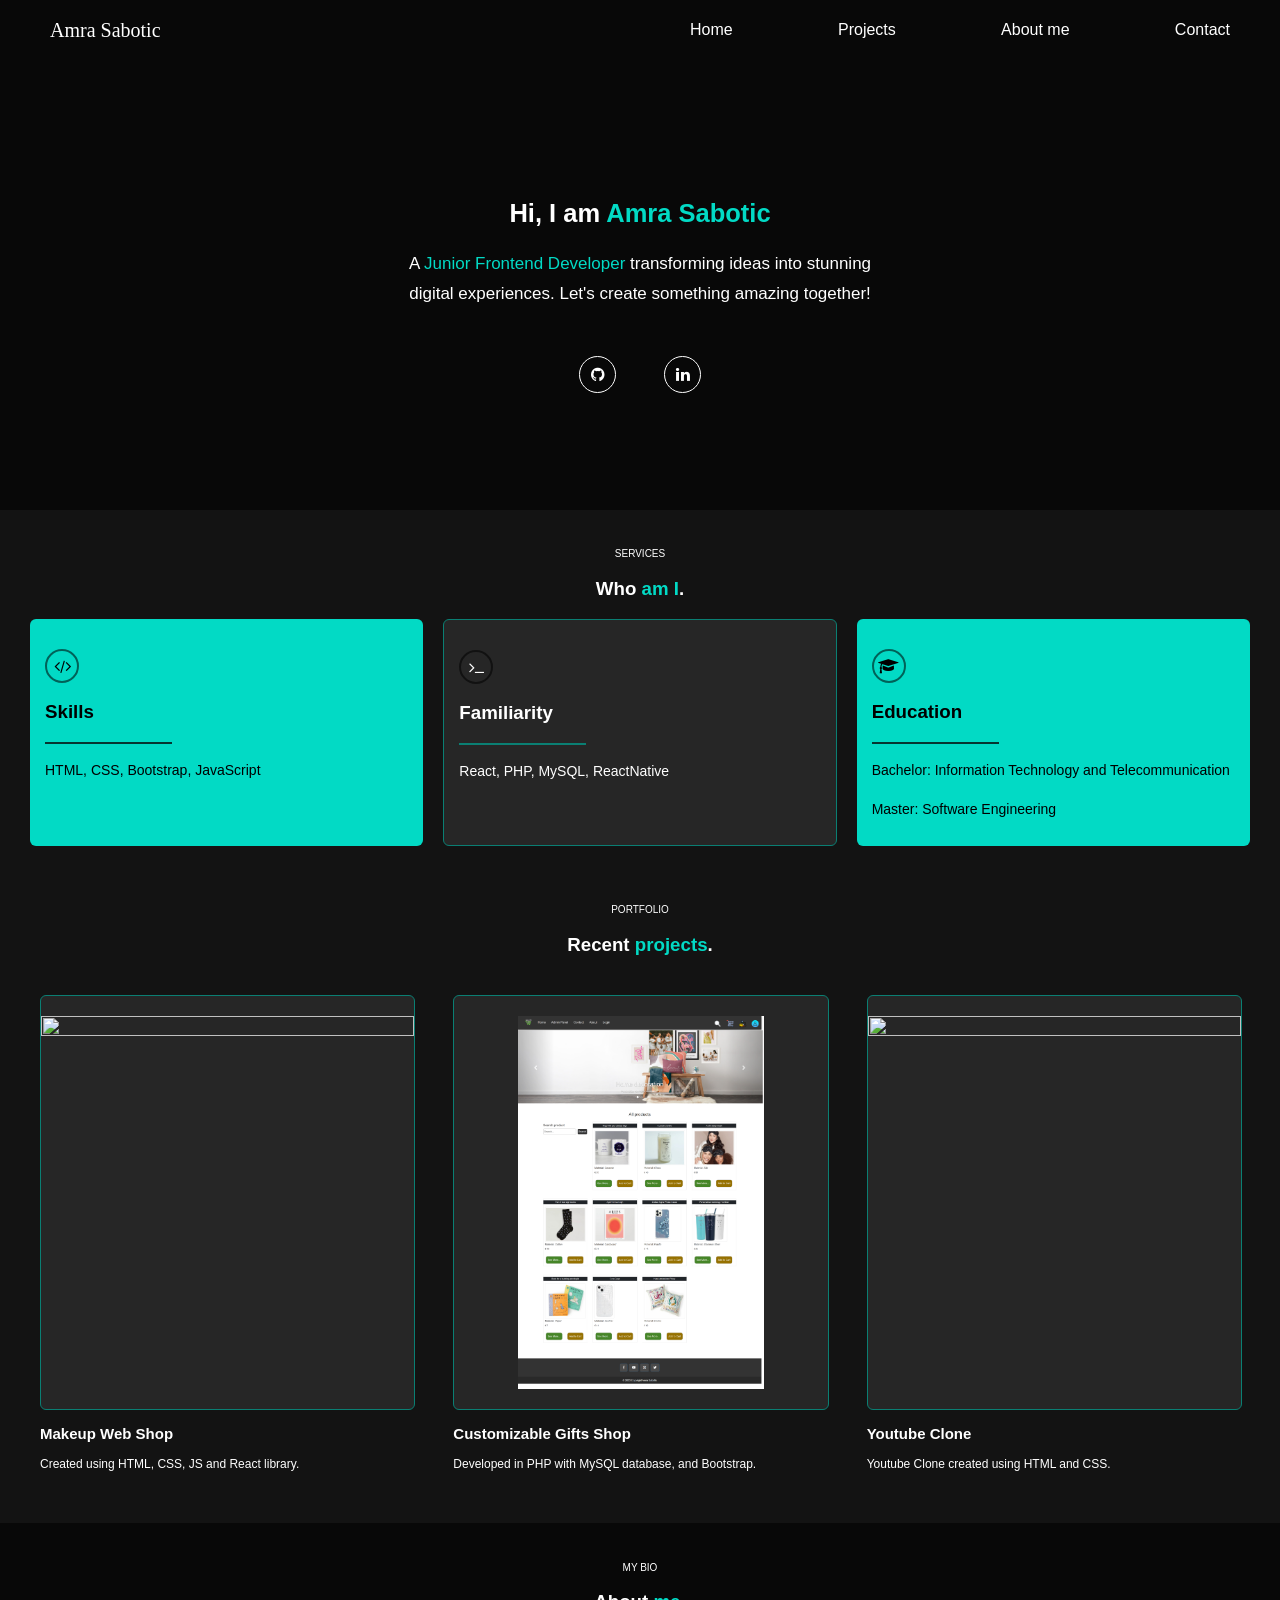
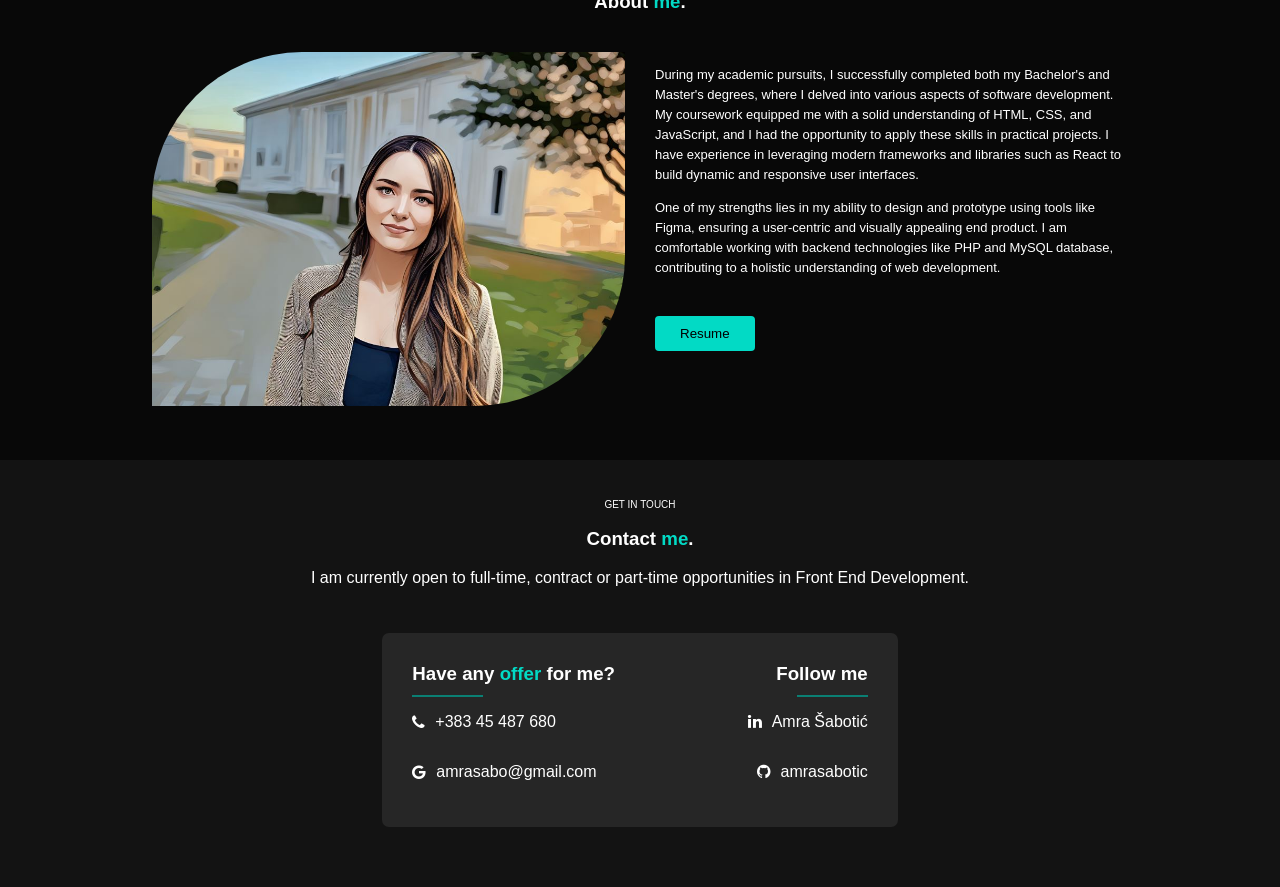
==== commit 2b65fea0: "contact me section update" ====
--- a/index.html
+++ b/index.html
@@ -20,7 +20,7 @@
         <a href="#about-me">About me</a>
         <a href="#contact-me">Contact</a>
       </nav>
-      <div class="hamburger-menu"  onclick="dropdown()">
+      <div class="hamburger-menu" onclick="dropdown()">
         <i class="fa fa-bars"></i>
       </div>
     </header>
@@ -197,13 +197,8 @@
     <footer></footer>
     <script>
       function dropdown() {
-        const menu =  document.getElementById("hamburger-menu")
-    
-
-     
-//        const icon = document.querySelector(".hamburger-icon");
+        const menu = document.getElementById("hamburger-menu");
         menu.classList.toggle("open");
-       // icon.classList.toggle("open");
       }
     </script>
   </body>
--- a/style.css
+++ b/style.css
@@ -376,7 +376,7 @@
 /* Media Query */
 
 .dropdown-menu{
-  opacity: 0;
+  visibility: hidden;
   color: white;
   background-color: #262626f2;
   padding: 100px;
@@ -392,7 +392,7 @@
 }
 
 .dropdown-menu.open{
-  opacity: 1;
+  visibility: visible;
   
 }
 
@@ -442,4 +442,8 @@
   .hamburger-menu{
     display: block;
   }
+
+  .contact-content{
+    grid-template-columns: 1fr;
+  }
 }
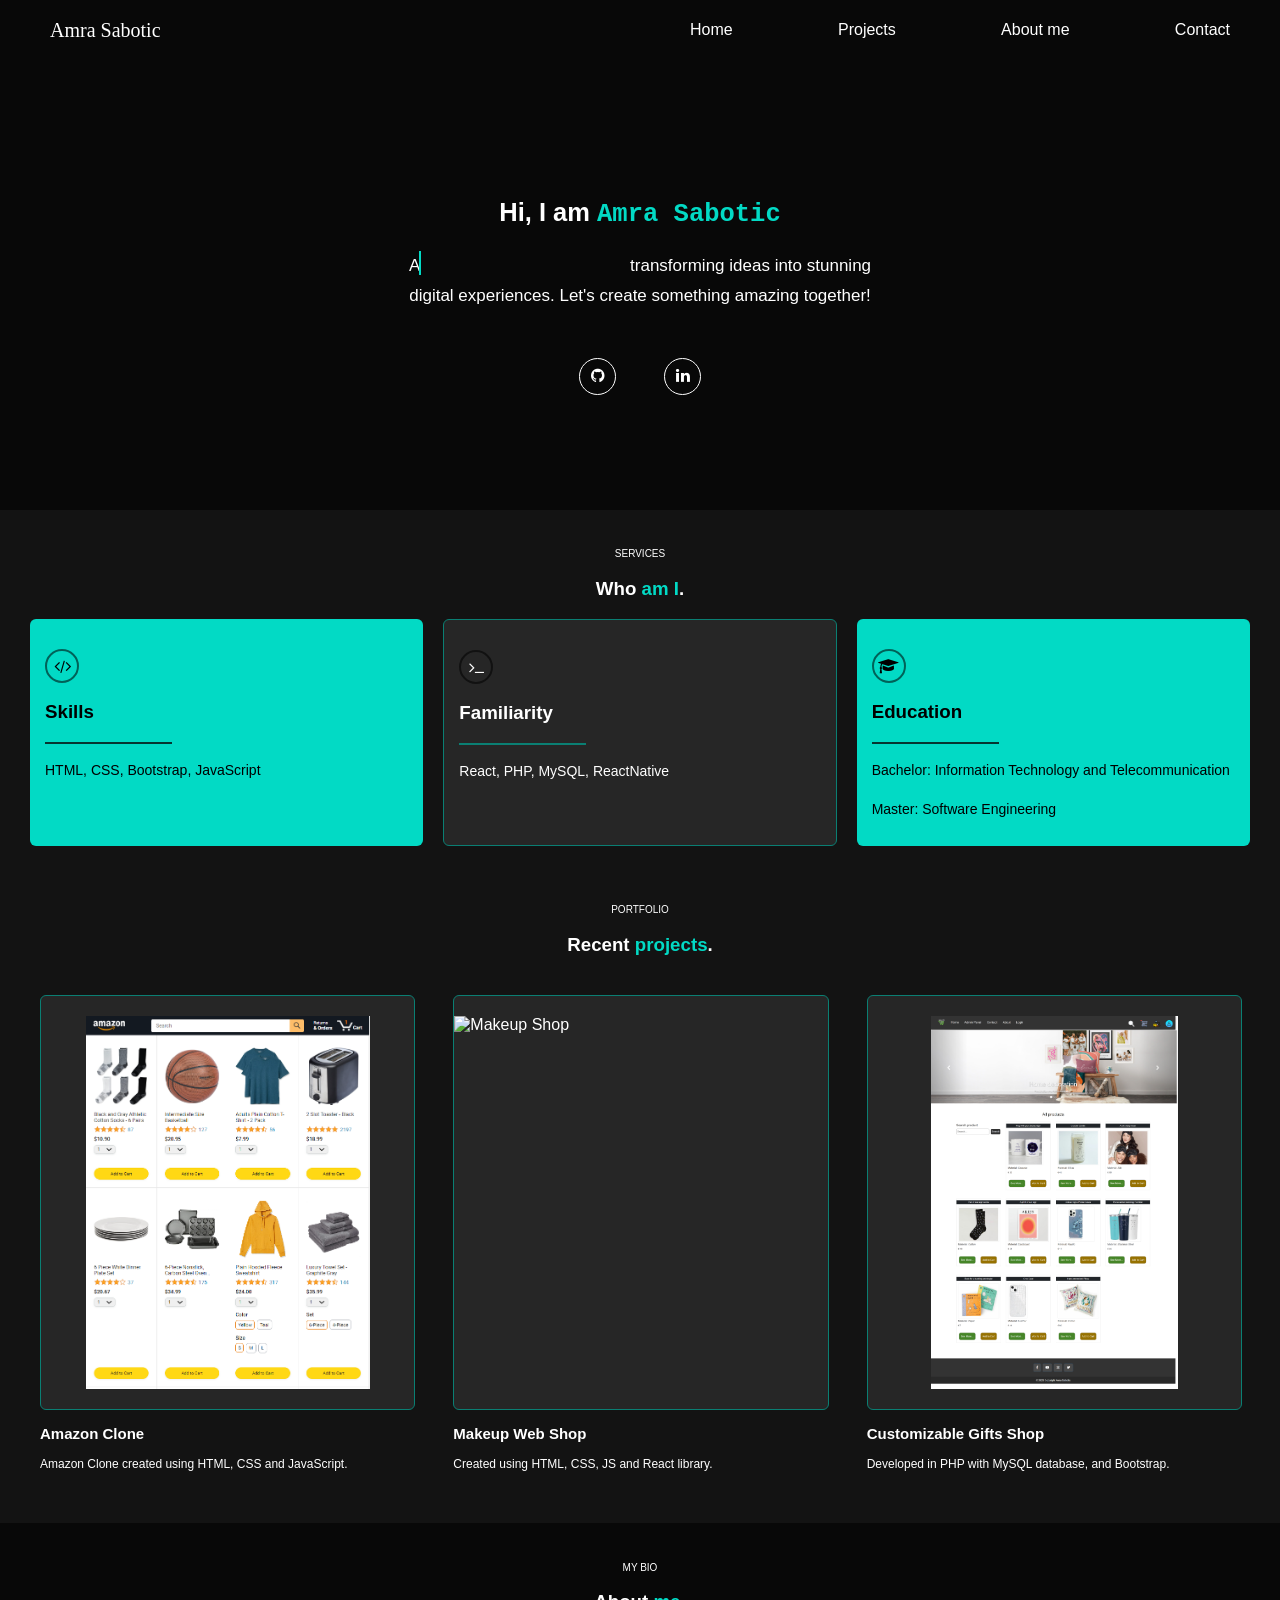
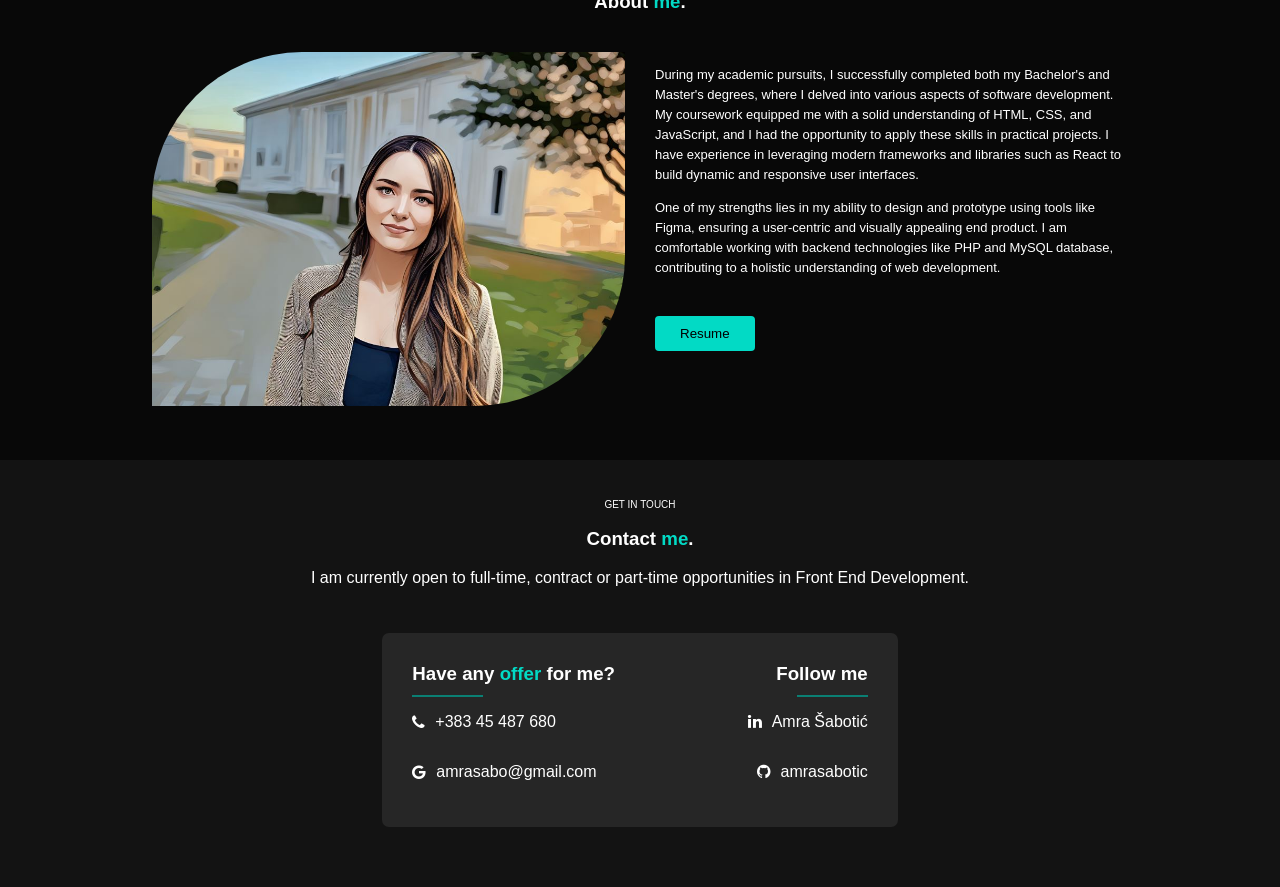
==== commit 5438e428: "projects section update" ====
--- a/index.html
+++ b/index.html
@@ -32,10 +32,10 @@
         <a href="#contact-me" onclick="dropdown()">Contact</a>
       </div>
       <section class="welcome-section" id="home">
-        <div class="welcome-text">
-          <h1>Hi, I am <span>Amra Sabotic</span></h1>
+        <div class="welcome-text animated-text">
+          <h1>Hi, I am <KBD>Amra Sabotic</KBD></h1>
           <p>
-            A <span>Junior Frontend Developer</span> transforming ideas into
+            A <span></span> transforming ideas into
             stunning digital experiences. Let's create something amazing
             together!
           </p>
@@ -86,10 +86,20 @@
           <h2>Portfolio</h2>
           <h3>Recent <span> projects</span>.</h3>
         </div>
+
         <div class="projects-content">
           <div class="projects-item">
             <div class="project-image">
-              <img src="imgs/react.png" alt="" />
+              <img src="imgs/amazon.png" alt="Amazon" />
+            </div>
+            <div class="project-description">
+              <h3>Amazon Clone</h3>
+              <p>Amazon Clone created using HTML, CSS and JavaScript.</p>
+            </div>
+          </div>
+          <div class="projects-item">
+            <div class="project-image">
+              <img src="imgs/react.png" alt="Makeup Shop" />
             </div>
             <div class="project-description">
               <h3>Makeup Web Shop</h3>
@@ -98,20 +108,11 @@
           </div>
           <div class="projects-item">
             <div class="project-image">
-              <img src="imgs/php-app.png" alt="" />
+              <img src="imgs/php-app.png" alt="Gift Shop" />
             </div>
             <div class="project-description">
               <h3>Customizable Gifts Shop</h3>
               <p>Developed in PHP with MySQL database, and Bootstrap.</p>
-            </div>
-          </div>
-          <div class="projects-item">
-            <div class="project-image">
-              <img src="imgs/react.png" alt="" />
-            </div>
-            <div class="project-description">
-              <h3>Youtube Clone</h3>
-              <p>Youtube Clone created using HTML and CSS.</p>
             </div>
           </div>
         </div>
--- a/style.css
+++ b/style.css
@@ -185,7 +185,7 @@
   font-weight: 500;
 }
 
-.projects-title span {
+.projects-title span{
   color: #02dac5;
 }
 
@@ -446,4 +446,50 @@
   .contact-content{
     grid-template-columns: 1fr;
   }
+  .contact-me-social {
+    align-items: flex-start;
+  }
+}
+
+
+/* animated text  */
+
+.animated-text span{
+  position: relative;
+}
+
+.animated-text span::before{
+  content: "Junior Frontend Developer";
+  color: #02dac5;
+  animation: words 20s infinite;
+}
+
+.animated-text span::after{
+  content: "";
+  position: absolute;
+  width: calc(100% + 8px);
+  height: 130%;
+  background-color: #080808;
+  border-left: 2px solid #02dac5;
+  right: -5px;
+  animation: cursor .8s infinite, typing 20s steps(14) infinite;
+}
+
+@keyframes cursor {
+  to{
+      border-left: 2px solid #ff7f5000;
+  }
+}
+
+@keyframes typing {
+  10%,15%,30%,35%,50%,55%,70%,75%,90%,95%{
+      width: 0;
+  }
+  5%,20%,25%,40%,45%,60%,65%,80%,85%{
+      width: calc(100% + 8px);
+  }
+}
+
+KBD{
+  color: #02dac5;
 }
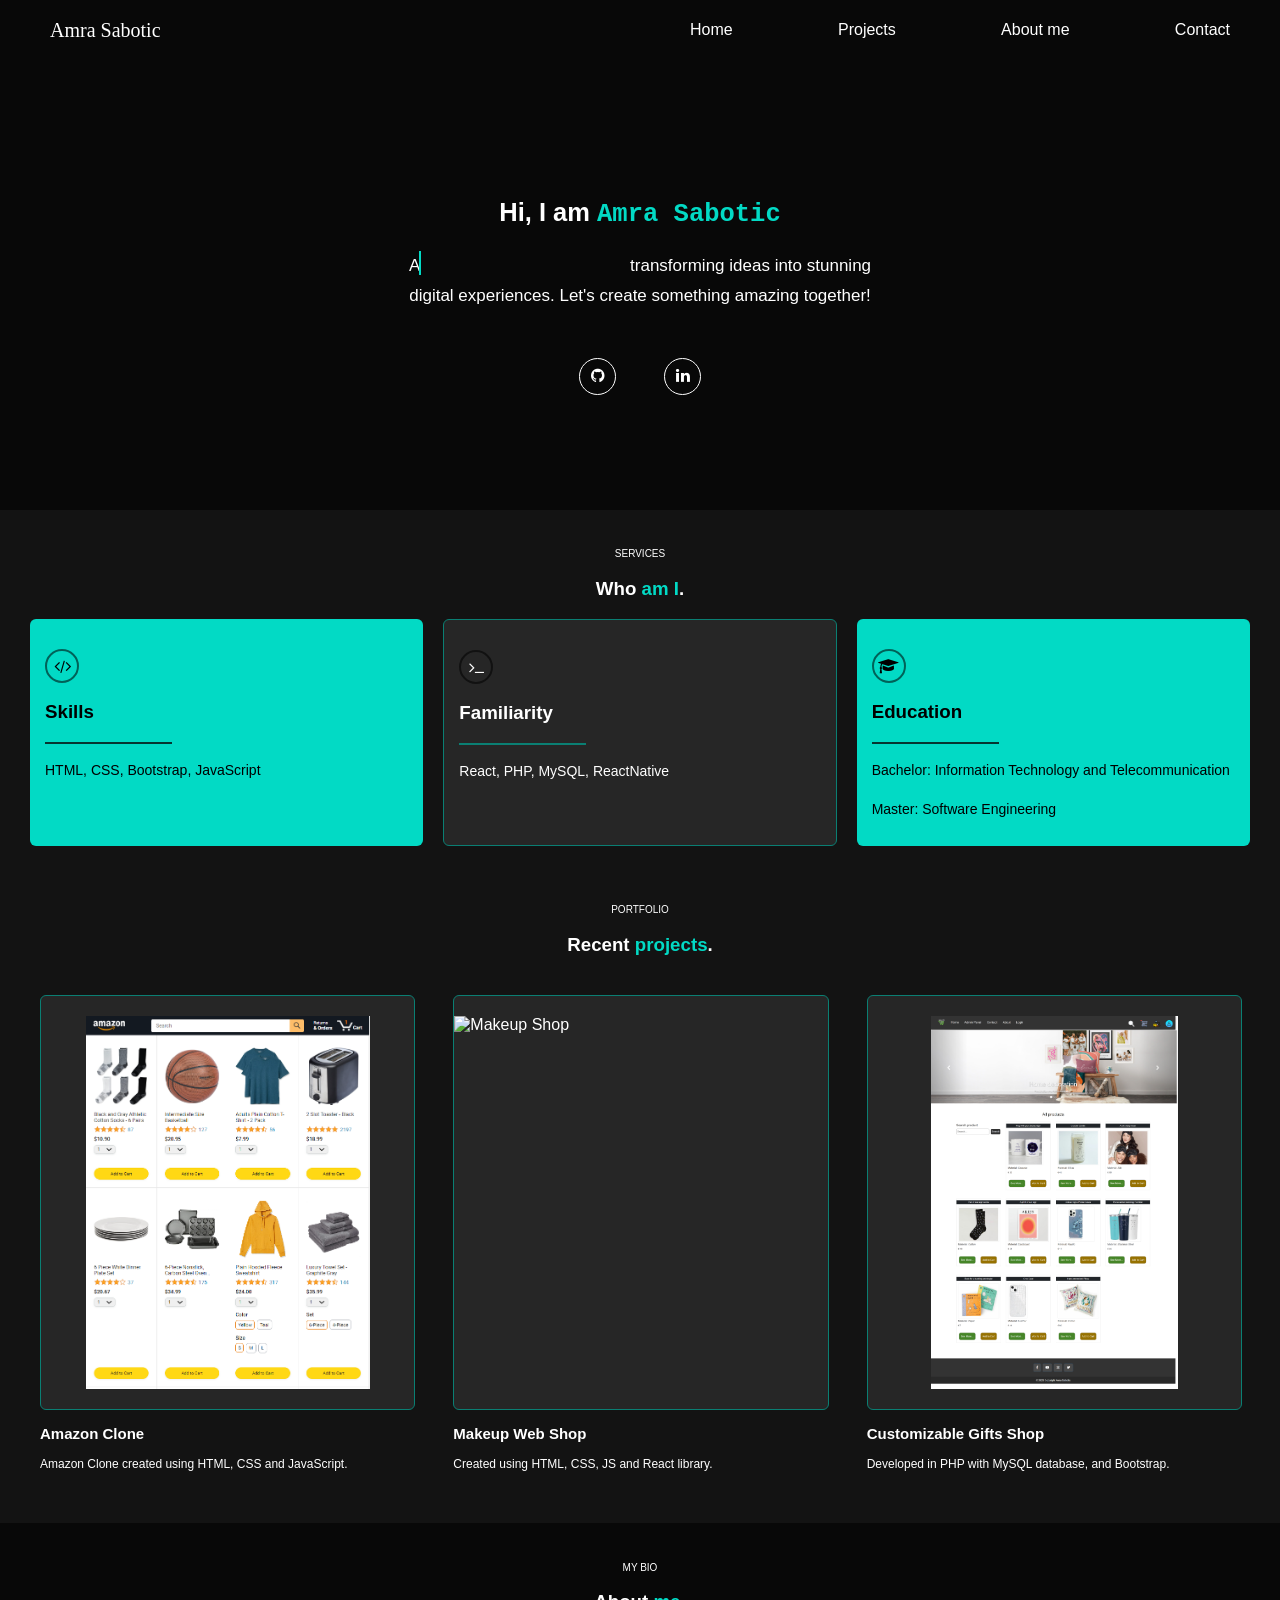
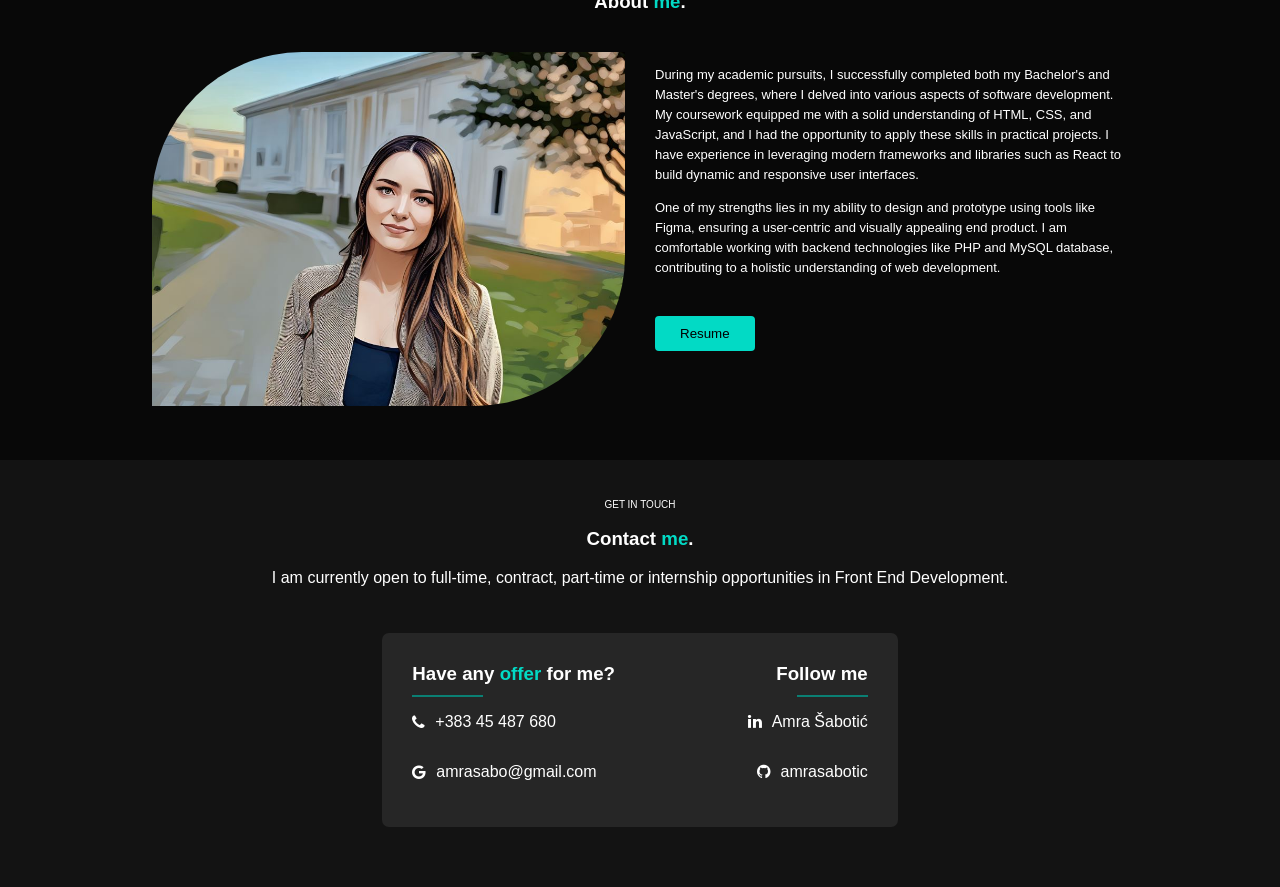
==== commit f497009a: "Update index.html" ====
--- a/index.html
+++ b/index.html
@@ -154,7 +154,7 @@
           <h2>Get in touch</h2>
           <h3>Contact <span>me</span>.</h3>
           <p>
-            I am currently open to full-time, contract or part-time
+            I am currently open to full-time, contract, part-time or internship
             opportunities in Front End Development.
           </p>
         </div>
